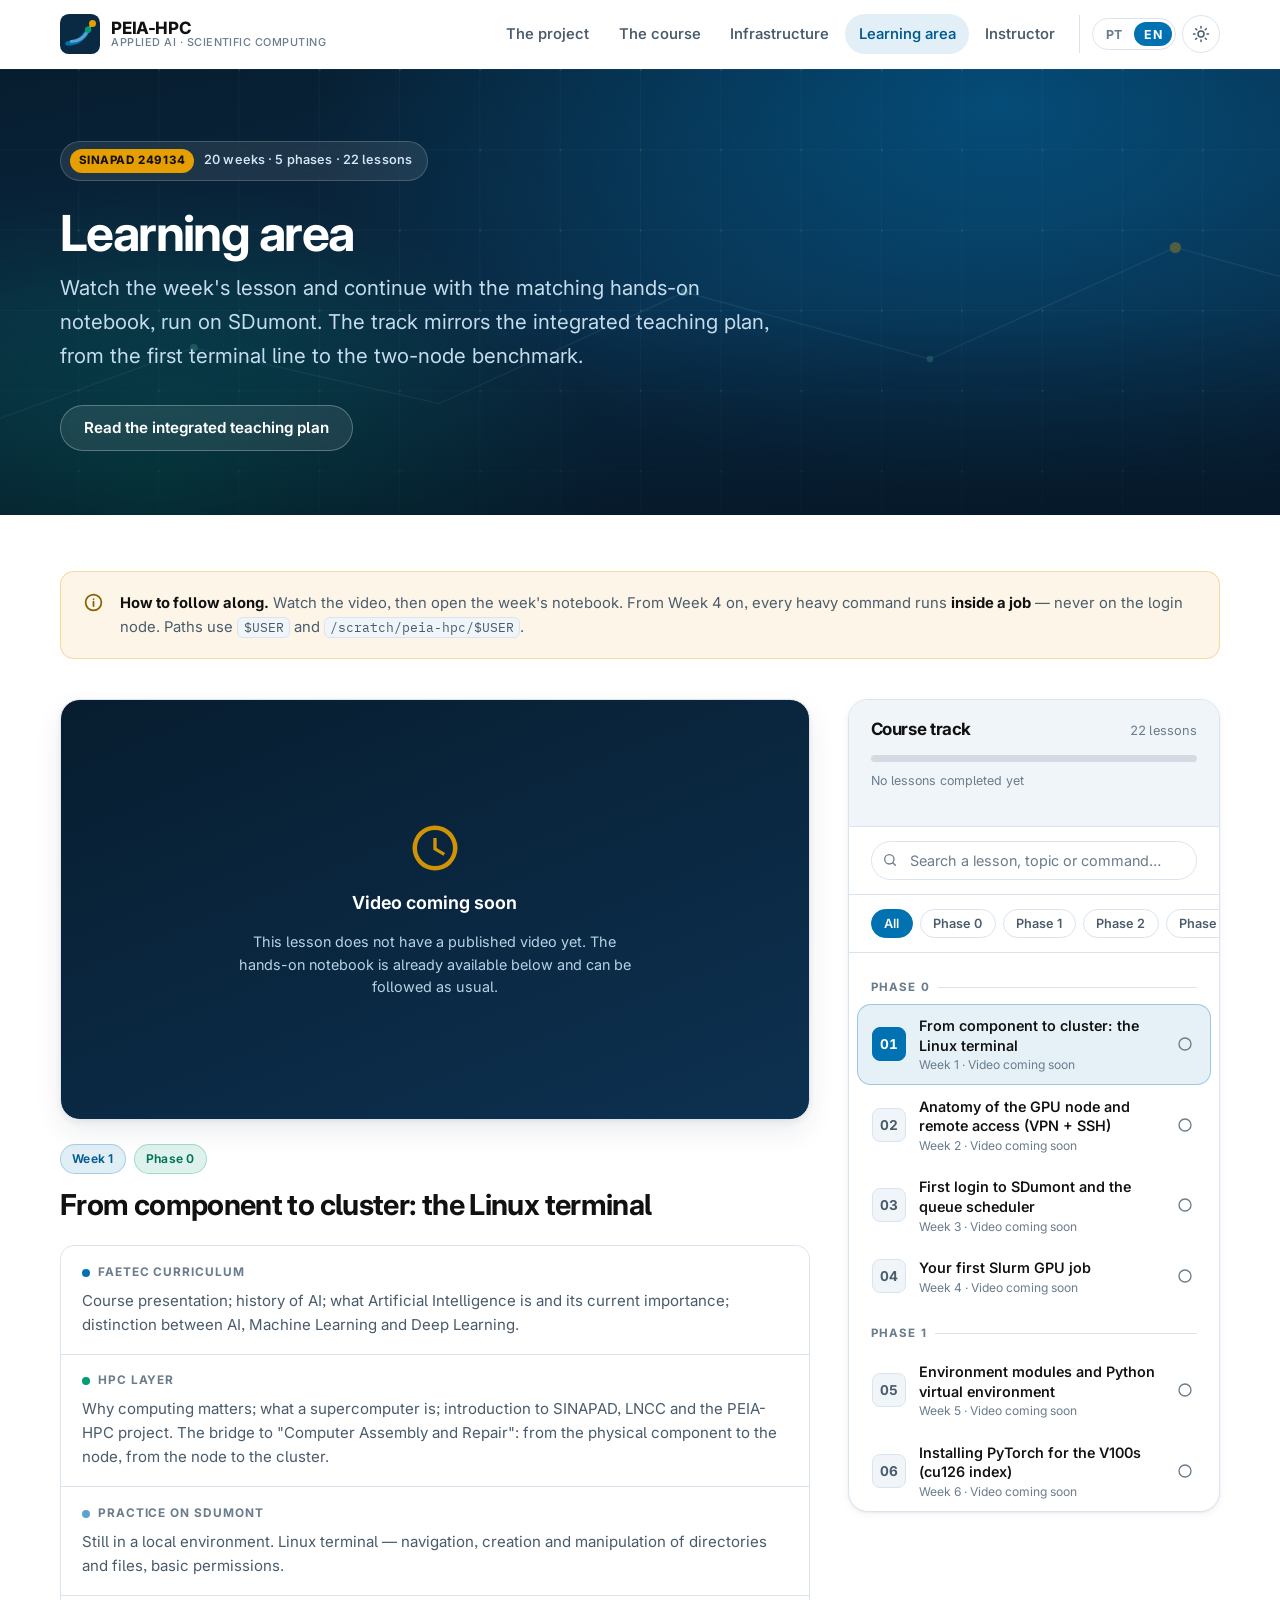
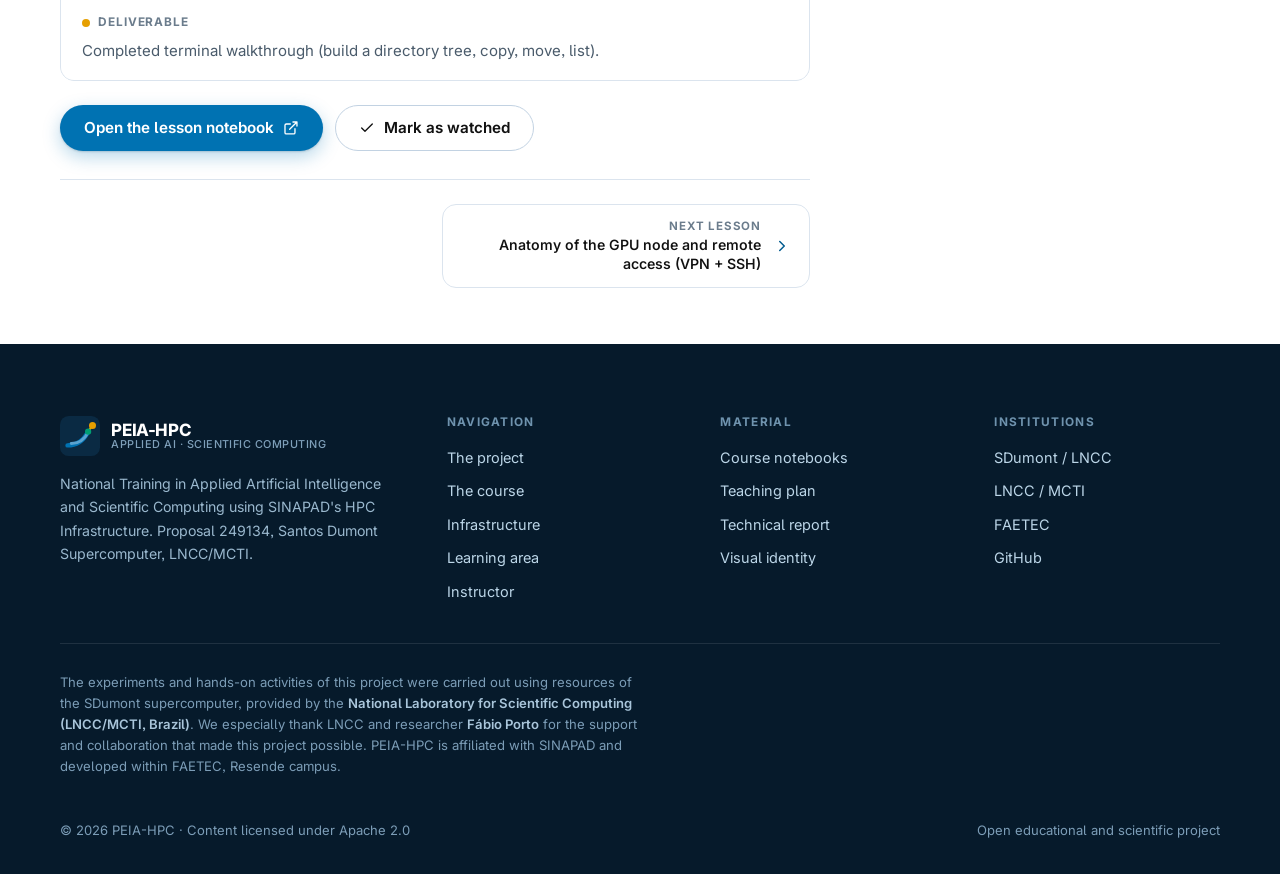
==== ensino.html @ d1b83897 "Cria o site do PEIA-HPC com área de ensino bilíngue Site institucional e área de ensino do projeto, " ====
<!DOCTYPE html>
<html lang="pt-BR">
<head>
<meta charset="utf-8">
<meta name="viewport" content="width=device-width, initial-scale=1">
<title>Área de ensino — PEIA-HPC</title>
<meta name="description" data-i18n-content="meta.desc.ensino" content="Aulas em vídeo do curso de Inteligência Artificial Aplicada do PEIA-HPC: 20 semanas em cinco fases, com notebooks práticos executados no supercomputador SDumont.">
<meta name="author" content="Bruno Leonardo Santos Menezes">
<meta name="theme-color" content="#071d2f">

<link rel="icon" href="assets/img/favicon.svg" type="image/svg+xml">
<link rel="apple-touch-icon" href="assets/img/favicon.svg">
<link rel="canonical" href="https://peiahpc.github.io/ensino.html">

<meta property="og:type" content="website">
<meta property="og:site_name" content="PEIA-HPC">
<meta property="og:title" content="Área de ensino — PEIA-HPC">
<meta property="og:description" content="20 semanas em cinco fases, com aula em vídeo e notebook prático executado no supercomputador Santos Dumont.">
<meta property="og:url" content="https://peiahpc.github.io/ensino.html">
<meta property="og:image" content="https://peiahpc.github.io/assets/img/peia-hpc-logo.svg">
<meta name="twitter:card" content="summary_large_image">

<link rel="preconnect" href="https://fonts.googleapis.com">
<link rel="preconnect" href="https://fonts.gstatic.com" crossorigin>
<link rel="stylesheet" href="https://fonts.googleapis.com/css2?family=Inter:wght@400;500;600;700;750&family=IBM+Plex+Mono:wght@400;500&display=swap">
<link rel="stylesheet" href="assets/css/estilo.css">
<noscript><style>.revelar{opacity:1;transform:none}</style></noscript>
</head>

<body data-i18n-titulo="meta.titulo.ensino">

<a class="pular-para-conteudo" href="#conteudo" data-i18n="pular">Pular para o conteúdo</a>

<!-- ====================================================== Cabeçalho ==== -->
<header class="cabecalho" data-cabecalho>
  <div class="envoltorio cabecalho__interno">

    <a class="marca" href="index.html" aria-label="PEIA-HPC">
      <span class="marca__simbolo" aria-hidden="true">
        <svg viewBox="0 0 64 64">
          <rect width="64" height="64" rx="14" fill="#0A2A43"/>
          <g fill="none" stroke-linecap="round">
            <path d="M12 47 C 25 47, 37 40, 44 27" stroke="#0072B2" stroke-width="7"/>
            <path d="M18 44 C 29 44, 39 38, 45 26" stroke="#5AA3D0" stroke-width="4.5"/>
          </g>
          <line x1="45" y1="25" x2="52" y2="15" stroke="#E69F00" stroke-width="3.4" stroke-linecap="round"/>
          <circle cx="45" cy="25" r="5" fill="#009E73"/>
          <circle cx="52" cy="15" r="5.6" fill="#E69F00"/>
        </svg>
      </span>
      <span class="marca__texto">
        <span class="marca__nome">PEIA-HPC</span>
        <span class="marca__descritor" data-i18n="marca.descritor">IA aplicada · Computação científica</span>
      </span>
    </a>

    <button class="botao-icone abrir-menu" type="button" data-abrir-menu aria-expanded="false" aria-controls="navegacao" data-i18n-aria-label="nav.abrirMenu" aria-label="Abrir menu de navegação">
      <svg viewBox="0 0 24 24" fill="none" stroke="currentColor" stroke-width="2" stroke-linecap="round" aria-hidden="true"><path d="M4 7h16M4 12h16M4 17h16"/></svg>
    </button>

    <nav class="nav" id="navegacao" data-nav>
      <a class="nav__link" href="index.html#projeto" data-i18n="nav.projeto">O projeto</a>
      <a class="nav__link" href="index.html#curso" data-i18n="nav.curso">O curso</a>
      <a class="nav__link" href="index.html#infraestrutura" data-i18n="nav.infra">Infraestrutura</a>
      <a class="nav__link" href="ensino.html" aria-current="page" data-i18n="nav.ensino">Área de ensino</a>
      <a class="nav__link" href="index.html#professor" data-i18n="nav.professor">Professor</a>

      <div class="ferramentas">
        <div class="seletor-idioma" role="group" data-i18n-aria-label="nav.idioma" aria-label="Idioma">
          <button class="seletor-idioma__opcao" type="button" data-idioma="pt" aria-pressed="true">PT</button>
          <button class="seletor-idioma__opcao" type="button" data-idioma="en" aria-pressed="false">EN</button>
        </div>
        <button class="botao-icone" type="button" data-alternar-tema aria-pressed="false" data-i18n-aria-label="nav.tema" aria-label="Alternar tema claro e escuro">
          <svg viewBox="0 0 24 24" fill="none" stroke="currentColor" stroke-width="2" stroke-linecap="round" stroke-linejoin="round" aria-hidden="true">
            <circle cx="12" cy="12" r="4"/>
            <path d="M12 2v2M12 20v2M4.9 4.9l1.4 1.4M17.7 17.7l1.4 1.4M2 12h2M20 12h2M4.9 19.1l1.4-1.4M17.7 6.3l1.4-1.4"/>
          </svg>
        </button>
      </div>
    </nav>

  </div>
</header>

<main id="conteudo">

<!-- =================================================== Hero compacto ==== -->
<section class="hero hero--compacto">

  <svg class="hero__malha" viewBox="0 0 1440 400" preserveAspectRatio="xMidYMid slice" aria-hidden="true">
    <defs>
      <pattern id="malha-ensino" width="72" height="72" patternUnits="userSpaceOnUse">
        <path d="M72 0H0V72" fill="none" stroke="rgba(143,192,224,0.16)" stroke-width="1"/>
        <circle cx="0" cy="0" r="1.8" fill="rgba(102,194,169,0.4)"/>
      </pattern>
    </defs>
    <rect width="1440" height="400" fill="url(#malha-ensino)"/>
    <g stroke="rgba(143,192,224,0.2)" stroke-width="1.2" fill="none">
      <path d="M100 330 L 320 250 L 540 300 L 760 200 L 980 260 L 1200 160 L 1380 210"/>
    </g>
    <g fill="rgba(102,194,169,0.5)">
      <circle cx="320" cy="250" r="3.5"/><circle cx="760" cy="200" r="3.5"/><circle cx="980" cy="260" r="3"/>
    </g>
    <circle cx="1200" cy="160" r="5" fill="rgba(230,159,0,0.65)"/>
  </svg>

  <div class="envoltorio">
    <p class="hero__selo">
      <strong data-i18n="hero.selo.marca">SINAPAD 249134</strong>
      <span data-i18n="ens.hero.selo">20 semanas · 5 fases · 22 aulas</span>
    </p>
    <h1 class="hero__titulo" data-i18n="ens.hero.titulo">Área de ensino</h1>
    <p class="hero__subtitulo" data-i18n="ens.hero.sub">Assista à aula da semana e siga com o notebook prático correspondente, executado no SDumont. A trilha reproduz o plano de ensino integrado, da primeira linha de terminal ao benchmark em dois nós.</p>

    <div class="grupo-botoes">
      <a class="botao botao--acento" href="#" data-playlist target="_blank" rel="noopener noreferrer" hidden>
        <svg viewBox="0 0 24 24" fill="currentColor" aria-hidden="true"><path d="M8 5.14v13.72a1 1 0 001.54.84l10.28-6.86a1 1 0 000-1.68L9.54 4.3A1 1 0 008 5.14z"/></svg>
        <span data-i18n="ens.playlist.btn">Ver playlist completa</span>
      </a>
      <a class="botao botao--fantasma-claro" data-plano-ensino
         data-href-pt="https://github.com/brunoleomenezes/peia-hpc/blob/main/curso/plano-de-ensino-integrado.md"
         data-href-en="https://github.com/brunoleomenezes/peia-hpc/blob/main/curso/plano-de-ensino-integrado.en.md"
         href="https://github.com/brunoleomenezes/peia-hpc/blob/main/curso/plano-de-ensino-integrado.md"
         target="_blank" rel="noopener noreferrer" data-i18n="curso.btn.plano">Ler o plano de ensino integrado</a>
    </div>
  </div>
</section>

<!-- ======================================================== Conteúdo ==== -->
<section class="secao" style="padding-block: clamp(2.25rem, 5vw, 3.5rem);">
  <div class="envoltorio">

    <div class="nota" style="margin-bottom: clamp(1.75rem, 4vw, 2.5rem);">
      <svg viewBox="0 0 24 24" fill="none" stroke="currentColor" stroke-width="2" stroke-linecap="round" stroke-linejoin="round" aria-hidden="true"><circle cx="12" cy="12" r="9"/><path d="M12 16v-5M12 8h.01"/></svg>
      <p data-i18n-html="ens.nota"><strong>Como acompanhar.</strong> Assista ao vídeo e depois abra o notebook da semana.</p>
    </div>

    <div class="ensino">

      <!-- ------------------------------------------------------ Palco --- -->
      <div class="palco" data-palco>
        <div class="player" data-player></div>
        <article class="aula-atual" data-aula-atual aria-live="polite"></article>
      </div>

      <!-- ----------------------------------------------------- Trilha --- -->
      <aside class="trilha">

        <div class="trilha__topo">
          <div class="trilha__titulo">
            <h2 data-i18n="ens.trilha.titulo">Trilha do curso</h2>
            <span class="trilha__contagem" data-contagem>22</span>
          </div>
          <div class="progresso" role="progressbar" aria-valuemin="0" aria-valuemax="100" aria-valuenow="0" data-i18n-aria-label="ens.trilha.titulo" aria-label="Trilha do curso">
            <div class="progresso__barra" data-progresso-barra></div>
          </div>
          <p class="progresso__texto" data-progresso-texto data-i18n="ens.progresso.zero">Nenhuma aula concluída ainda</p>
        </div>

        <div class="busca">
          <svg viewBox="0 0 24 24" fill="none" stroke="currentColor" stroke-width="2" stroke-linecap="round" stroke-linejoin="round" aria-hidden="true"><circle cx="11" cy="11" r="7"/><path d="M20 20l-3.5-3.5"/></svg>
          <label class="oculto-visual" for="campo-busca" data-i18n="ens.busca.rotulo">Buscar entre as aulas</label>
          <input id="campo-busca" type="search" data-busca data-i18n-placeholder="ens.busca" placeholder="Buscar aula, tema ou comando…" autocomplete="off">
        </div>

        <div class="filtros" role="group" data-filtros data-i18n-aria-label="ens.filtros.rotulo" aria-label="Filtrar por fase"></div>

        <ul class="lista-aulas" data-lista-aulas>
          <li class="vazio-busca" data-i18n="ens.carregando">Carregando a trilha do curso…</li>
        </ul>

      </aside>

    </div>
  </div>
</section>

</main>

<!-- ========================================================== Rodapé ==== -->
<footer class="rodape">
  <div class="envoltorio">

    <div class="rodape__grade">

      <div>
        <a class="rodape__marca" href="index.html" aria-label="PEIA-HPC">
          <span class="marca__simbolo" aria-hidden="true">
            <svg viewBox="0 0 64 64">
              <rect width="64" height="64" rx="14" fill="#0A2A43"/>
              <g fill="none" stroke-linecap="round">
                <path d="M12 47 C 25 47, 37 40, 44 27" stroke="#0072B2" stroke-width="7"/>
                <path d="M18 44 C 29 44, 39 38, 45 26" stroke="#5AA3D0" stroke-width="4.5"/>
              </g>
              <line x1="45" y1="25" x2="52" y2="15" stroke="#E69F00" stroke-width="3.4" stroke-linecap="round"/>
              <circle cx="45" cy="25" r="5" fill="#009E73"/>
              <circle cx="52" cy="15" r="5.6" fill="#E69F00"/>
            </svg>
          </span>
          <span class="marca__texto">
            <span class="marca__nome">PEIA-HPC</span>
            <span class="marca__descritor" data-i18n="marca.descritor">IA aplicada · Computação científica</span>
          </span>
        </a>
        <p class="rodape__sobre" data-i18n="rodape.sobre">Formação Nacional em Inteligência Artificial Aplicada e Computação Científica utilizando Infraestrutura HPC do SINAPAD. Proposta 249134, Supercomputador Santos Dumont, LNCC/MCTI.</p>
      </div>

      <div>
        <h3 data-i18n="rodape.col1">Navegação</h3>
        <ul>
          <li><a href="index.html#projeto" data-i18n="nav.projeto">O projeto</a></li>
          <li><a href="index.html#curso" data-i18n="nav.curso">O curso</a></li>
          <li><a href="index.html#infraestrutura" data-i18n="nav.infra">Infraestrutura</a></li>
          <li><a href="ensino.html" data-i18n="nav.ensino">Área de ensino</a></li>
          <li><a href="https://brunoleomenezes.github.io/" target="_blank" rel="noopener noreferrer" data-i18n="nav.professor">Professor</a></li>
        </ul>
      </div>

      <div>
        <h3 data-i18n="rodape.col2">Material</h3>
        <ul>
          <li><a data-href-pt="https://github.com/brunoleomenezes/peia-hpc/blob/main/notebooks/README.md" data-href-en="https://github.com/brunoleomenezes/peia-hpc/blob/main/notebooks/en/README.md" href="https://github.com/brunoleomenezes/peia-hpc/blob/main/notebooks/README.md" target="_blank" rel="noopener noreferrer" data-i18n="rodape.link.notebooks">Notebooks das aulas</a></li>
          <li><a data-href-pt="https://github.com/brunoleomenezes/peia-hpc/blob/main/curso/plano-de-ensino-integrado.md" data-href-en="https://github.com/brunoleomenezes/peia-hpc/blob/main/curso/plano-de-ensino-integrado.en.md" href="https://github.com/brunoleomenezes/peia-hpc/blob/main/curso/plano-de-ensino-integrado.md" target="_blank" rel="noopener noreferrer" data-i18n="rodape.link.plano">Plano de ensino</a></li>
          <li><a data-href-pt="https://github.com/brunoleomenezes/peia-hpc/blob/main/docs/relatorio-tecnico.md" data-href-en="https://github.com/brunoleomenezes/peia-hpc/blob/main/docs/relatorio-tecnico.en.md" href="https://github.com/brunoleomenezes/peia-hpc/blob/main/docs/relatorio-tecnico.md" target="_blank" rel="noopener noreferrer" data-i18n="rodape.link.relatorio">Relatório técnico</a></li>
          <li><a data-href-pt="https://github.com/brunoleomenezes/peia-hpc/blob/main/identidade-visual/README.md" data-href-en="https://github.com/brunoleomenezes/peia-hpc/blob/main/identidade-visual/README.en.md" href="https://github.com/brunoleomenezes/peia-hpc/blob/main/identidade-visual/README.md" target="_blank" rel="noopener noreferrer" data-i18n="rodape.link.identidade">Identidade visual</a></li>
        </ul>
      </div>

      <div>
        <h3 data-i18n="rodape.col3">Instituições</h3>
        <ul>
          <li><a href="https://sdumont.lncc.br" target="_blank" rel="noopener noreferrer">SDumont / LNCC</a></li>
          <li><a href="https://www.lncc.br" target="_blank" rel="noopener noreferrer">LNCC / MCTI</a></li>
          <li><a href="https://www.faetec.rj.gov.br" target="_blank" rel="noopener noreferrer">FAETEC</a></li>
          <li><a href="https://github.com/brunoleomenezes/peia-hpc" target="_blank" rel="noopener noreferrer">GitHub</a></li>
        </ul>
      </div>

    </div>

    <p class="rodape__agradecimento" data-i18n-html="rodape.agradecimento">Os experimentos e as atividades práticas deste projeto foram realizados com recursos do Supercomputador SDumont, do <strong>Laboratório Nacional de Computação Científica (LNCC/MCTI)</strong>.</p>

    <div class="rodape__base">
      <span>© 2026 PEIA-HPC · <span data-i18n="rodape.licenca">Conteúdo licenciado sob Apache 2.0</span></span>
      <span data-i18n="rodape.direitos">Projeto educacional e científico aberto</span>
    </div>

  </div>
</footer>

<script src="assets/js/i18n.js"></script>
<script src="assets/js/site.js"></script>
<script src="assets/js/ensino.js"></script>
</body>
</html>
---- assets/css/estilo.css ----
/* ==========================================================================
   PEIA-HPC — folha de estilo do site
   Sistema visual derivado de identidade-visual/README.md do repositório peia-hpc:
   · Paleta Okabe-Ito (color-blind-safe): azul #0072B2, verde-azulado #009E73,
     âmbar #E69F00 — contraste WCAG 2.1 (SC 1.4.3 texto, SC 1.4.11 gráficos).
   · Curvatura predominante (Bar & Neta, 2006) → raios generosos, sem cantos vivos.
   · Simetria dominante + um único ponto de assimetria por seção (o acento âmbar)
     (Bajaj & Bond, 2018).
   · Tipografia sans-serif geométrica com detalhes humanistas: Inter / IBM Plex Sans.
   ========================================================================== */

/* --------------------------------------------------------------------------
   1. Tokens
   -------------------------------------------------------------------------- */

:root {
  /* Paleta da identidade */
  --azul: #0072b2;
  --azul-2: #2c86c0;
  --azul-3: #5aa3d0;
  --azul-4: #8fc0e0;
  --teal: #009e73;
  --teal-2: #66c2a9;
  --ambar: #e69f00;
  --ambar-esc: #b87d00;

  /* Neutros */
  --preto: #111111;
  --cinza: #555555;

  /* Superfícies — tema claro */
  --bg: #ffffff;
  --bg-alt: #f5f8fb;
  --superficie: #ffffff;
  --superficie-2: #f0f5fa;
  --borda: #dbe4ee;
  --borda-forte: #c2d2e2;
  --texto: #111111;
  --texto-2: #4a5b6b;
  --texto-3: #6b7c8c;
  --azul-texto: #005b8f; /* variante do azul com contraste ≥ 4.5:1 sobre branco */
  --teal-texto: #007455;
  --ambar-texto: #8a6100;

  /* Profundidade */
  --sombra-1: 0 1px 2px rgba(16, 38, 58, 0.06), 0 2px 8px rgba(16, 38, 58, 0.05);
  --sombra-2: 0 2px 6px rgba(16, 38, 58, 0.07), 0 12px 28px rgba(16, 38, 58, 0.08);
  --sombra-3: 0 8px 20px rgba(16, 38, 58, 0.1), 0 24px 56px rgba(16, 38, 58, 0.12);

  /* Fundo escuro fixo (hero, rodapé) — constante nos dois temas */
  --noite: #071d2f;
  --noite-2: #0c2a44;
  --noite-3: #12395c;

  /* Geometria — curvatura predominante */
  --r-sm: 8px;
  --r-md: 14px;
  --r-lg: 20px;
  --r-xl: 28px;
  --r-full: 999px;

  /* Ritmo */
  --largura: 1160px;
  --largura-texto: 68ch;
  --gap: clamp(1rem, 2.5vw, 1.75rem);
  --secao-y: clamp(4rem, 9vw, 7.5rem);

  /* Tipografia */
  --fonte: "Inter", "IBM Plex Sans", -apple-system, BlinkMacSystemFont, "Segoe UI",
    Roboto, "Helvetica Neue", Arial, sans-serif;
  --mono: "IBM Plex Mono", ui-monospace, SFMono-Regular, "SF Mono", Menlo, Consolas,
    "Liberation Mono", monospace;

  --transicao: 180ms cubic-bezier(0.4, 0, 0.2, 1);
}

/* Tema escuro — por preferência do sistema, salvo escolha explícita */
@media (prefers-color-scheme: dark) {
  :root:not([data-tema="claro"]) {
    --bg: #08192a;
    --bg-alt: #0b2135;
    --superficie: #0e2740;
    --superficie-2: #123049;
    --borda: #1d3f5c;
    --borda-forte: #2a5578;
    --texto: #e9f2f9;
    --texto-2: #b3c7d8;
    --texto-3: #8fa7bd;
    --azul-texto: #6fb8e8;
    --teal-texto: #4fc9a5;
    --ambar-texto: #f0b53d;
    --sombra-1: 0 1px 2px rgba(0, 0, 0, 0.3), 0 2px 8px rgba(0, 0, 0, 0.24);
    --sombra-2: 0 2px 6px rgba(0, 0, 0, 0.34), 0 12px 28px rgba(0, 0, 0, 0.3);
    --sombra-3: 0 8px 20px rgba(0, 0, 0, 0.4), 0 24px 56px rgba(0, 0, 0, 0.36);
  }
}

/* Tema escuro — escolha explícita do usuário */
:root[data-tema="escuro"] {
  --bg: #08192a;
  --bg-alt: #0b2135;
  --superficie: #0e2740;
  --superficie-2: #123049;
  --borda: #1d3f5c;
  --borda-forte: #2a5578;
  --texto: #e9f2f9;
  --texto-2: #b3c7d8;
  --texto-3: #8fa7bd;
  --azul-texto: #6fb8e8;
  --teal-texto: #4fc9a5;
  --ambar-texto: #f0b53d;
  --sombra-1: 0 1px 2px rgba(0, 0, 0, 0.3), 0 2px 8px rgba(0, 0, 0, 0.24);
  --sombra-2: 0 2px 6px rgba(0, 0, 0, 0.34), 0 12px 28px rgba(0, 0, 0, 0.3);
  --sombra-3: 0 8px 20px rgba(0, 0, 0, 0.4), 0 24px 56px rgba(0, 0, 0, 0.36);
}

/* --------------------------------------------------------------------------
   2. Base
   -------------------------------------------------------------------------- */

*,
*::before,
*::after {
  box-sizing: border-box;
}

/* O atributo hidden precisa vencer as classes de componente (.botao, .cartao…) */
[hidden] {
  display: none !important;
}

html {
  -webkit-text-size-adjust: 100%;
  scroll-behavior: smooth;
  scroll-padding-top: 6rem;
}

@media (prefers-reduced-motion: reduce) {
  html {
    scroll-behavior: auto;
  }
  *,
  *::before,
  *::after {
    animation-duration: 0.001ms !important;
    animation-iteration-count: 1 !important;
    transition-duration: 0.001ms !important;
  }
}

body {
  margin: 0;
  font-family: var(--fonte);
  font-size: clamp(1rem, 0.97rem + 0.15vw, 1.0625rem);
  line-height: 1.65;
  color: var(--texto);
  background: var(--bg);
  -webkit-font-smoothing: antialiased;
  -moz-osx-font-smoothing: grayscale;
  font-feature-settings: "kern", "liga", "cv05", "ss03";
  overflow-x: hidden;
}

h1,
h2,
h3,
h4 {
  margin: 0 0 0.5em;
  line-height: 1.15;
  letter-spacing: -0.022em;
  font-weight: 700;
  text-wrap: balance;
}

h1 {
  font-size: clamp(2.25rem, 1.4rem + 3.6vw, 4rem);
}
h2 {
  font-size: clamp(1.75rem, 1.25rem + 2.1vw, 2.6rem);
}
h3 {
  font-size: clamp(1.15rem, 1.02rem + 0.6vw, 1.4rem);
  letter-spacing: -0.015em;
}
h4 {
  font-size: 1.02rem;
  letter-spacing: -0.01em;
}

p {
  margin: 0 0 1.15em;
}

a {
  color: var(--azul-texto);
  text-decoration-color: color-mix(in srgb, var(--azul-texto) 35%, transparent);
  text-underline-offset: 3px;
  transition: color var(--transicao), text-decoration-color var(--transicao);
}

a:hover {
  text-decoration-color: currentColor;
}

img,
svg {
  max-width: 100%;
  height: auto;
  display: block;
}

code,
kbd {
  font-family: var(--mono);
  font-size: 0.88em;
  background: var(--superficie-2);
  border: 1px solid var(--borda);
  border-radius: 6px;
  padding: 0.1em 0.4em;
}

:focus-visible {
  outline: 3px solid var(--ambar);
  outline-offset: 3px;
  border-radius: 4px;
}

::selection {
  background: color-mix(in srgb, var(--azul) 25%, transparent);
}

.oculto-visual {
  position: absolute;
  width: 1px;
  height: 1px;
  margin: -1px;
  padding: 0;
  overflow: hidden;
  clip: rect(0 0 0 0);
  clip-path: inset(50%);
  white-space: nowrap;
  border: 0;
}

.pular-para-conteudo {
  position: absolute;
  left: 50%;
  top: 0;
  transform: translate(-50%, -120%);
  z-index: 200;
  background: var(--ambar);
  color: #111;
  font-weight: 650;
  padding: 0.7rem 1.4rem;
  border-radius: 0 0 var(--r-md) var(--r-md);
  text-decoration: none;
  transition: transform var(--transicao);
}

.pular-para-conteudo:focus {
  transform: translate(-50%, 0);
}

/* --------------------------------------------------------------------------
   3. Layout
   -------------------------------------------------------------------------- */

.envoltorio {
  width: min(100% - 2.5rem, var(--largura));
  margin-inline: auto;
}

@media (max-width: 560px) {
  .envoltorio {
    width: min(100% - 1.75rem, var(--largura));
  }
}

.secao {
  padding-block: var(--secao-y);
  position: relative;
}

.secao--alt {
  background: var(--bg-alt);
}

.secao--linha {
  border-top: 1px solid var(--borda);
}

.secao__cabecalho {
  max-width: 62ch;
  margin-bottom: clamp(2rem, 4vw, 3.25rem);
}

.secao__cabecalho--centro {
  margin-inline: auto;
  text-align: center;
}

.selo {
  display: inline-flex;
  align-items: center;
  gap: 0.55rem;
  font-size: 0.76rem;
  font-weight: 650;
  letter-spacing: 0.12em;
  text-transform: uppercase;
  color: var(--teal-texto);
  margin-bottom: 1rem;
}

.selo::before {
  content: "";
  width: 22px;
  height: 3px;
  border-radius: var(--r-full);
  background: linear-gradient(90deg, var(--teal), var(--ambar));
}

.secao__cabecalho--centro .selo::before {
  display: none;
}

.secao__cabecalho--centro .selo {
  justify-content: center;
}

.texto-guia {
  color: var(--texto-2);
  font-size: 1.075rem;
  max-width: var(--largura-texto);
}

.texto-guia--centro {
  margin-inline: auto;
}

/* --------------------------------------------------------------------------
   4. Cabeçalho e navegação
   -------------------------------------------------------------------------- */

.cabecalho {
  position: sticky;
  top: 0;
  z-index: 100;
  background: color-mix(in srgb, var(--bg) 82%, transparent);
  backdrop-filter: saturate(180%) blur(14px);
  -webkit-backdrop-filter: saturate(180%) blur(14px);
  border-bottom: 1px solid transparent;
  transition: border-color var(--transicao), background var(--transicao);
}

.cabecalho.esta-rolado {
  border-bottom-color: var(--borda);
  background: color-mix(in srgb, var(--bg) 92%, transparent);
}

.cabecalho__interno {
  display: flex;
  align-items: center;
  gap: 1rem;
  min-height: 68px;
}

.marca {
  display: inline-flex;
  align-items: center;
  gap: 0.7rem;
  text-decoration: none;
  color: var(--texto);
  flex-shrink: 0;
}

.marca__simbolo {
  width: 40px;
  height: 40px;
  flex-shrink: 0;
}

.marca__simbolo svg {
  width: 100%;
  height: 100%;
  overflow: visible;
}

.marca__texto {
  display: flex;
  flex-direction: column;
  line-height: 1.1;
}

.marca__nome {
  font-weight: 750;
  font-size: 1.06rem;
  letter-spacing: -0.02em;
}

.marca__descritor {
  font-size: 0.68rem;
  color: var(--texto-3);
  letter-spacing: 0.045em;
  text-transform: uppercase;
  font-weight: 500;
}

.nav {
  margin-left: auto;
  display: flex;
  align-items: center;
  gap: 0.15rem;
}

.nav__link {
  display: inline-flex;
  align-items: center;
  gap: 0.35rem;
  padding: 0.5rem 0.85rem;
  border-radius: var(--r-full);
  font-size: 0.925rem;
  font-weight: 550;
  color: var(--texto-2);
  text-decoration: none;
  white-space: nowrap;
  transition: color var(--transicao), background var(--transicao);
}

.nav__link:hover {
  color: var(--texto);
  background: var(--superficie-2);
}

.nav__link[aria-current="page"] {
  color: var(--azul-texto);
  background: color-mix(in srgb, var(--azul) 11%, transparent);
}

.nav__externo {
  width: 0.72em;
  height: 0.72em;
  opacity: 0.65;
  flex-shrink: 0;
}

.ferramentas {
  display: flex;
  align-items: center;
  gap: 0.4rem;
  margin-left: 0.5rem;
  padding-left: 0.75rem;
  border-left: 1px solid var(--borda);
}

.botao-icone {
  display: inline-grid;
  place-items: center;
  width: 38px;
  height: 38px;
  border-radius: var(--r-full);
  border: 1px solid var(--borda);
  background: var(--superficie);
  color: var(--texto-2);
  cursor: pointer;
  transition: all var(--transicao);
  padding: 0;
}

.botao-icone:hover {
  color: var(--texto);
  border-color: var(--borda-forte);
  transform: translateY(-1px);
}

.botao-icone svg {
  width: 18px;
  height: 18px;
}

.seletor-idioma {
  display: inline-flex;
  border: 1px solid var(--borda);
  border-radius: var(--r-full);
  background: var(--superficie);
  padding: 3px;
  gap: 2px;
}

.seletor-idioma__opcao {
  border: 0;
  background: transparent;
  color: var(--texto-3);
  font-family: inherit;
  font-size: 0.775rem;
  font-weight: 700;
  letter-spacing: 0.04em;
  padding: 0.3rem 0.6rem;
  border-radius: var(--r-full);
  cursor: pointer;
  transition: all var(--transicao);
}

.seletor-idioma__opcao:hover {
  color: var(--texto);
}

.seletor-idioma__opcao[aria-pressed="true"] {
  background: var(--azul);
  color: #fff;
}

.abrir-menu {
  display: none;
}

@media (max-width: 900px) {
  .abrir-menu {
    display: inline-grid;
    margin-left: auto;
  }

  .nav {
    position: fixed;
    inset: 68px 0 auto;
    margin: 0;
    flex-direction: column;
    align-items: stretch;
    gap: 0.15rem;
    padding: 1rem 1.25rem 1.5rem;
    background: var(--bg);
    border-bottom: 1px solid var(--borda);
    box-shadow: var(--sombra-2);
    transform: translateY(-8px);
    opacity: 0;
    visibility: hidden;
    transition: all var(--transicao);
  }

  .nav.esta-aberto {
    transform: translateY(0);
    opacity: 1;
    visibility: visible;
  }

  .nav__link {
    padding: 0.75rem 1rem;
    border-radius: var(--r-md);
    font-size: 1rem;
  }

  .ferramentas {
    margin: 0.5rem 0 0;
    padding: 0.75rem 0 0;
    border-left: 0;
    border-top: 1px solid var(--borda);
    justify-content: flex-end;
  }
}

/* --------------------------------------------------------------------------
   5. Botões
   -------------------------------------------------------------------------- */

.botao {
  display: inline-flex;
  align-items: center;
  justify-content: center;
  gap: 0.55rem;
  padding: 0.8rem 1.45rem;
  border-radius: var(--r-full);
  border: 1px solid transparent;
  font-family: inherit;
  font-size: 0.95rem;
  font-weight: 620;
  line-height: 1.25;
  text-decoration: none;
  cursor: pointer;
  white-space: nowrap;
  transition: all var(--transicao);
}

.botao svg {
  width: 1.05em;
  height: 1.05em;
  flex-shrink: 0;
}

.botao--primario {
  background: var(--azul);
  color: #fff;
  box-shadow: 0 1px 2px rgba(0, 60, 95, 0.2), 0 6px 18px rgba(0, 114, 178, 0.28);
}

.botao--primario:hover {
  background: #0080c8;
  transform: translateY(-2px);
  box-shadow: 0 2px 4px rgba(0, 60, 95, 0.22), 0 12px 26px rgba(0, 114, 178, 0.34);
}

.botao--acento {
  background: var(--ambar);
  color: #14100a;
  box-shadow: 0 1px 2px rgba(120, 82, 0, 0.2), 0 6px 18px rgba(230, 159, 0, 0.3);
}

.botao--acento:hover {
  background: #f5ad12;
  transform: translateY(-2px);
  box-shadow: 0 2px 4px rgba(120, 82, 0, 0.24), 0 12px 26px rgba(230, 159, 0, 0.36);
}

.botao--contorno {
  background: var(--superficie);
  color: var(--texto);
  border-color: var(--borda-forte);
}

.botao--contorno:hover {
  border-color: var(--azul);
  color: var(--azul-texto);
  transform: translateY(-2px);
}

.botao--fantasma-claro {
  background: rgba(255, 255, 255, 0.09);
  color: #fff;
  border-color: rgba(255, 255, 255, 0.28);
  backdrop-filter: blur(6px);
}

.botao--fantasma-claro:hover {
  background: rgba(255, 255, 255, 0.16);
  border-color: rgba(255, 255, 255, 0.45);
  transform: translateY(-2px);
}

.botao--pequeno {
  padding: 0.5rem 0.95rem;
  font-size: 0.855rem;
}

.grupo-botoes {
  display: flex;
  flex-wrap: wrap;
  gap: 0.75rem;
}

/* --------------------------------------------------------------------------
   6. Hero
   -------------------------------------------------------------------------- */

.hero {
  position: relative;
  isolation: isolate;
  background:
    radial-gradient(1100px 620px at 78% 8%, rgba(0, 114, 178, 0.5), transparent 62%),
    radial-gradient(760px 520px at 12% 96%, rgba(0, 158, 115, 0.32), transparent 60%),
    linear-gradient(168deg, #071d2f 0%, #0a2a44 52%, #082238 100%);
  color: #eaf3fa;
  overflow: hidden;
  padding-block: clamp(3.5rem, 8vw, 6.5rem) clamp(3.5rem, 8vw, 6rem);
}

.hero__malha {
  position: absolute;
  inset: 0;
  z-index: -1;
  width: 100%;
  height: 100%;
  opacity: 0.5;
  pointer-events: none;
}

.hero::after {
  /* Vinheta inferior para assentar o conteúdo */
  content: "";
  position: absolute;
  inset: auto 0 0;
  height: 45%;
  z-index: -1;
  background: linear-gradient(180deg, transparent, rgba(4, 16, 28, 0.55));
  pointer-events: none;
}

.hero__grade {
  display: grid;
  grid-template-columns: minmax(0, 1.08fr) minmax(0, 0.92fr);
  gap: clamp(2rem, 5vw, 4.5rem);
  align-items: center;
}

@media (max-width: 940px) {
  .hero__grade {
    grid-template-columns: 1fr;
    gap: 2.75rem;
  }
}

.hero__selo {
  display: inline-flex;
  align-items: center;
  gap: 0.6rem;
  padding: 0.42rem 0.95rem 0.42rem 0.55rem;
  border-radius: var(--r-full);
  background: rgba(255, 255, 255, 0.09);
  border: 1px solid rgba(255, 255, 255, 0.18);
  backdrop-filter: blur(8px);
  font-size: 0.795rem;
  font-weight: 560;
  letter-spacing: 0.01em;
  color: #d5e7f4;
  margin-bottom: 1.5rem;
}

.hero__selo strong {
  display: inline-flex;
  align-items: center;
  padding: 0.16rem 0.55rem;
  border-radius: var(--r-full);
  background: var(--ambar);
  color: #14100a;
  font-size: 0.72rem;
  font-weight: 750;
  letter-spacing: 0.05em;
  text-transform: uppercase;
}

.hero__titulo {
  color: #fff;
  margin-bottom: 0.6rem;
  letter-spacing: -0.032em;
}

.hero__titulo em {
  font-style: normal;
  background: linear-gradient(96deg, var(--azul-4) 0%, var(--teal-2) 48%, var(--ambar) 100%);
  -webkit-background-clip: text;
  background-clip: text;
  color: transparent;
}

.hero__subtitulo {
  font-size: clamp(1.05rem, 0.98rem + 0.45vw, 1.28rem);
  color: #c4dcec;
  max-width: 56ch;
  margin-bottom: 2rem;
}

.hero__acoes {
  margin-bottom: 2.4rem;
}

.hero__creditos {
  display: flex;
  flex-wrap: wrap;
  align-items: center;
  gap: 0.5rem 1.4rem;
  padding-top: 1.6rem;
  border-top: 1px solid rgba(255, 255, 255, 0.14);
  font-size: 0.815rem;
  color: #9fbdd4;
}

.hero__creditos span {
  display: inline-flex;
  align-items: center;
  gap: 0.45rem;
}

.hero__creditos span::before {
  content: "";
  width: 6px;
  height: 6px;
  border-radius: var(--r-full);
  background: var(--teal-2);
  flex-shrink: 0;
}

.hero__creditos span:last-child::before {
  background: var(--ambar);
}

/* Painel do símbolo */
.hero__painel {
  position: relative;
  border-radius: var(--r-xl);
  padding: clamp(1.5rem, 3.5vw, 2.75rem);
  background: rgba(255, 255, 255, 0.055);
  border: 1px solid rgba(255, 255, 255, 0.14);
  backdrop-filter: blur(10px);
  box-shadow: 0 24px 60px rgba(2, 12, 22, 0.4);
}

.hero__painel::before {
  /* Halo âmbar: o ponto único de assimetria dinâmica */
  content: "";
  position: absolute;
  top: -14%;
  right: -10%;
  width: 46%;
  aspect-ratio: 1;
  border-radius: var(--r-full);
  background: radial-gradient(circle, rgba(230, 159, 0, 0.34), transparent 66%);
  filter: blur(14px);
  pointer-events: none;
}

.hero__simbolo {
  width: 100%;
  overflow: visible;
}

.hero__legenda {
  margin: 1.5rem 0 0;
  font-size: 0.83rem;
  line-height: 1.55;
  color: #a9c7dd;
  text-align: center;
}

.hero__legenda strong {
  color: #dce9f3;
  font-weight: 620;
}

/* Animação do símbolo: a asa "levanta voo" */
.asa-traco {
  stroke-dasharray: 620;
  stroke-dashoffset: 620;
  animation: desenhar-asa 1.5s cubic-bezier(0.22, 1, 0.36, 1) forwards;
}

.asa-traco:nth-of-type(2) { animation-delay: 0.12s; }
.asa-traco:nth-of-type(3) { animation-delay: 0.24s; }
.asa-traco:nth-of-type(4) { animation-delay: 0.36s; }

.grafo-aresta {
  stroke-dasharray: 180;
  stroke-dashoffset: 180;
  animation: desenhar-asa 0.75s ease-out forwards;
  animation-delay: 0.85s;
}

.grafo-no {
  opacity: 0;
  transform-box: fill-box;
  transform-origin: center;
  animation: surgir-no 0.5s cubic-bezier(0.34, 1.56, 0.64, 1) forwards;
  animation-delay: 1.05s;
}

.grafo-no--acento {
  animation-delay: 1.35s;
}

@keyframes desenhar-asa {
  to {
    stroke-dashoffset: 0;
  }
}

@keyframes surgir-no {
  from {
    opacity: 0;
    transform: scale(0.3);
  }
  to {
    opacity: 1;
    transform: scale(1);
  }
}

@media (prefers-reduced-motion: reduce) {
  .asa-traco,
  .grafo-aresta {
    stroke-dashoffset: 0;
  }
  .grafo-no {
    opacity: 1;
  }
}

/* Hero compacto (páginas internas) */
.hero--compacto {
  padding-block: clamp(2.75rem, 6vw, 4.5rem) clamp(2.5rem, 5vw, 4rem);
}

.hero--compacto .hero__titulo {
  font-size: clamp(2rem, 1.4rem + 2.6vw, 3.1rem);
}

/* --------------------------------------------------------------------------
   7. Faixa de indicadores
   -------------------------------------------------------------------------- */

.indicadores {
  display: grid;
  grid-template-columns: repeat(auto-fit, minmax(150px, 1fr));
  gap: 1px;
  background: var(--borda);
  border: 1px solid var(--borda);
  border-radius: var(--r-lg);
  overflow: hidden;
  box-shadow: var(--sombra-1);
}

.indicador {
  background: var(--superficie);
  padding: 1.5rem 1.25rem;
  text-align: center;
}

.indicador__valor {
  font-size: clamp(1.6rem, 1.25rem + 1.5vw, 2.2rem);
  font-weight: 750;
  letter-spacing: -0.035em;
  line-height: 1.05;
  color: var(--azul-texto);
  font-variant-numeric: tabular-nums;
}

.indicador:nth-child(3) .indicador__valor {
  color: var(--teal-texto);
}

.indicador:nth-child(5) .indicador__valor {
  color: var(--ambar-texto);
}

.indicador__rotulo {
  display: block;
  margin-top: 0.4rem;
  font-size: 0.78rem;
  line-height: 1.35;
  color: var(--texto-3);
  letter-spacing: 0.025em;
}

/* --------------------------------------------------------------------------
   8. Cartões
   -------------------------------------------------------------------------- */

.grade {
  display: grid;
  gap: var(--gap);
}

.grade--2 {
  grid-template-columns: repeat(auto-fit, minmax(min(100%, 320px), 1fr));
}

.grade--3 {
  grid-template-columns: repeat(auto-fit, minmax(min(100%, 285px), 1fr));
}

.cartao {
  position: relative;
  background: var(--superficie);
  border: 1px solid var(--borda);
  border-radius: var(--r-lg);
  padding: clamp(1.4rem, 2.6vw, 1.9rem);
  box-shadow: var(--sombra-1);
  transition: transform var(--transicao), box-shadow var(--transicao),
    border-color var(--transicao);
}

.cartao--interativo:hover {
  transform: translateY(-4px);
  box-shadow: var(--sombra-2);
  border-color: var(--borda-forte);
}

.cartao__icone {
  display: grid;
  place-items: center;
  width: 46px;
  height: 46px;
  border-radius: var(--r-md);
  margin-bottom: 1.15rem;
  background: color-mix(in srgb, var(--azul) 12%, transparent);
  color: var(--azul-texto);
}

.cartao__icone svg {
  width: 23px;
  height: 23px;
}

.cartao__icone--teal {
  background: color-mix(in srgb, var(--teal) 13%, transparent);
  color: var(--teal-texto);
}

.cartao__icone--ambar {
  background: color-mix(in srgb, var(--ambar) 16%, transparent);
  color: var(--ambar-texto);
}

.cartao h3 {
  margin-bottom: 0.5rem;
}

.cartao p:last-child {
  margin-bottom: 0;
}

.cartao p {
  color: var(--texto-2);
  font-size: 0.955rem;
}

/* --------------------------------------------------------------------------
   9. Fases do curso
   -------------------------------------------------------------------------- */

.fases {
  display: grid;
  gap: 1rem;
}

.fase {
  --cor-fase: var(--azul);
  display: grid;
  grid-template-columns: auto minmax(0, 1fr) auto;
  align-items: center;
  gap: clamp(1rem, 3vw, 2rem);
  background: var(--superficie);
  border: 1px solid var(--borda);
  border-radius: var(--r-lg);
  padding: clamp(1.15rem, 2.4vw, 1.6rem) clamp(1.25rem, 2.6vw, 1.9rem);
  box-shadow: var(--sombra-1);
  border-left: 4px solid var(--cor-fase);
  transition: transform var(--transicao), box-shadow var(--transicao);
}

.fase:hover {
  transform: translateX(3px);
  box-shadow: var(--sombra-2);
}

.fase--0 { --cor-fase: var(--azul-3); }
.fase--1 { --cor-fase: var(--azul); }
.fase--2 { --cor-fase: var(--teal-2); }
.fase--3 { --cor-fase: var(--teal); }
.fase--4 { --cor-fase: var(--ambar); }

.fase__numero {
  display: grid;
  place-items: center;
  width: 54px;
  height: 54px;
  border-radius: var(--r-md);
  background: color-mix(in srgb, var(--cor-fase) 15%, transparent);
  color: var(--cor-fase);
  font-size: 1.5rem;
  font-weight: 750;
  line-height: 1;
  flex-shrink: 0;
  font-variant-numeric: tabular-nums;
}

.fase__corpo h3 {
  margin-bottom: 0.25rem;
  font-size: 1.13rem;
}

.fase__corpo p {
  margin: 0;
  font-size: 0.925rem;
  color: var(--texto-2);
}

.fase__meta {
  display: flex;
  flex-direction: column;
  align-items: flex-end;
  gap: 0.35rem;
  text-align: right;
  flex-shrink: 0;
}

.fase__semanas {
  font-size: 0.82rem;
  font-weight: 620;
  color: var(--texto-2);
  white-space: nowrap;
}

.fase__marco {
  display: inline-flex;
  align-items: center;
  padding: 0.2rem 0.6rem;
  border-radius: var(--r-full);
  background: color-mix(in srgb, var(--cor-fase) 14%, transparent);
  color: var(--cor-fase);
  font-size: 0.715rem;
  font-weight: 680;
  letter-spacing: 0.03em;
  white-space: nowrap;
}

@media (max-width: 720px) {
  .fase {
    grid-template-columns: auto minmax(0, 1fr);
    gap: 1rem;
  }
  .fase__meta {
    grid-column: 1 / -1;
    flex-direction: row;
    align-items: center;
    justify-content: flex-start;
    text-align: left;
    gap: 0.7rem;
  }
}

/* --------------------------------------------------------------------------
   10. Tabelas
   -------------------------------------------------------------------------- */

.tabela-rolagem {
  overflow-x: auto;
  border: 1px solid var(--borda);
  border-radius: var(--r-lg);
  background: var(--superficie);
  box-shadow: var(--sombra-1);
  -webkit-overflow-scrolling: touch;
}

table {
  width: 100%;
  border-collapse: collapse;
  font-size: 0.925rem;
  min-width: 480px;
}

caption {
  caption-side: top;
  text-align: left;
  padding: 1.1rem 1.35rem 0.6rem;
  font-size: 0.83rem;
  font-weight: 650;
  letter-spacing: 0.03em;
  text-transform: uppercase;
  color: var(--texto-3);
}

th,
td {
  padding: 0.85rem 1.35rem;
  text-align: left;
  border-bottom: 1px solid var(--borda);
}

thead th {
  background: var(--superficie-2);
  font-size: 0.78rem;
  font-weight: 680;
  letter-spacing: 0.045em;
  text-transform: uppercase;
  color: var(--texto-3);
  white-space: nowrap;
}

tbody tr:last-child td {
  border-bottom: 0;
}

tbody tr:hover td {
  background: color-mix(in srgb, var(--azul) 4%, transparent);
}

td:first-child {
  font-weight: 570;
  color: var(--texto);
}

.num {
  font-variant-numeric: tabular-nums;
  white-space: nowrap;
}

.destaque-valor {
  color: var(--teal-texto);
  font-weight: 680;
}

/* --------------------------------------------------------------------------
   11. Professor
   -------------------------------------------------------------------------- */

.professor {
  display: grid;
  grid-template-columns: auto minmax(0, 1fr);
  gap: clamp(1.5rem, 4vw, 2.75rem);
  align-items: center;
  background:
    radial-gradient(560px 320px at 88% 12%, rgba(230, 159, 0, 0.1), transparent 62%),
    var(--superficie);
  border: 1px solid var(--borda);
  border-radius: var(--r-xl);
  padding: clamp(1.75rem, 4vw, 3rem);
  box-shadow: var(--sombra-2);
}

@media (max-width: 720px) {
  .professor {
    grid-template-columns: 1fr;
    text-align: center;
    justify-items: center;
  }
}

.professor__retrato {
  position: relative;
  width: clamp(120px, 20vw, 158px);
  aspect-ratio: 1;
  border-radius: var(--r-full);
  display: grid;
  place-items: center;
  background: linear-gradient(150deg, #0a2a44, #0072b2 62%, #009e73);
  color: #fff;
  font-size: clamp(2.4rem, 5vw, 3.2rem);
  font-weight: 700;
  letter-spacing: -0.04em;
  box-shadow: 0 12px 34px rgba(0, 114, 178, 0.3);
  flex-shrink: 0;
}

.professor__retrato::after {
  /* Nó âmbar orbitando: o acento assimétrico da identidade */
  content: "";
  position: absolute;
  right: 4%;
  top: 8%;
  width: 22%;
  aspect-ratio: 1;
  border-radius: var(--r-full);
  background: var(--ambar);
  border: 3px solid var(--superficie);
}

.professor__papel {
  font-size: 0.78rem;
  font-weight: 680;
  letter-spacing: 0.11em;
  text-transform: uppercase;
  color: var(--teal-texto);
  margin-bottom: 0.5rem;
}

.professor__nome {
  font-size: clamp(1.4rem, 1.15rem + 1.1vw, 1.85rem);
  margin-bottom: 0.5rem;
}

.professor__bio {
  color: var(--texto-2);
  max-width: 56ch;
  margin-bottom: 1.4rem;
  font-size: 0.975rem;
}

.professor__ids {
  display: flex;
  flex-wrap: wrap;
  gap: 0.5rem 1.25rem;
  margin-bottom: 1.6rem;
  font-size: 0.86rem;
  color: var(--texto-3);
}

.professor__ids a {
  font-weight: 560;
}

@media (max-width: 720px) {
  .professor__ids,
  .grupo-botoes {
    justify-content: center;
  }
}

/* --------------------------------------------------------------------------
   12. Área de ensino — player
   -------------------------------------------------------------------------- */

.ensino {
  display: grid;
  grid-template-columns: minmax(0, 1fr) minmax(300px, 372px);
  gap: clamp(1.5rem, 3vw, 2.5rem);
  align-items: start;
}

@media (max-width: 1000px) {
  .ensino {
    grid-template-columns: 1fr;
  }
}

.palco {
  position: sticky;
  top: 88px;
}

@media (max-width: 1000px) {
  .palco {
    position: static;
  }
}

.player {
  position: relative;
  aspect-ratio: 16 / 9;
  border-radius: var(--r-lg);
  overflow: hidden;
  background: linear-gradient(158deg, #071d2f, #0d3151);
  border: 1px solid var(--borda);
  box-shadow: var(--sombra-2);
}

.player iframe {
  position: absolute;
  inset: 0;
  width: 100%;
  height: 100%;
  border: 0;
}

.player__vazio {
  position: absolute;
  inset: 0;
  display: grid;
  place-content: center;
  justify-items: center;
  gap: 0.85rem;
  text-align: center;
  padding: 2rem;
  color: #b7d2e5;
}

.player__vazio svg {
  width: 54px;
  height: 54px;
  color: var(--ambar);
  opacity: 0.9;
}

.player__vazio strong {
  display: block;
  font-size: 1.12rem;
  color: #fff;
  font-weight: 650;
}

.player__vazio p {
  margin: 0;
  font-size: 0.9rem;
  max-width: 44ch;
  line-height: 1.55;
}

.player__vazio code {
  background: rgba(255, 255, 255, 0.1);
  border-color: rgba(255, 255, 255, 0.2);
  color: #e4f0f8;
}

.aula-atual {
  margin-top: 1.5rem;
}

.aula-atual__etiquetas {
  display: flex;
  flex-wrap: wrap;
  align-items: center;
  gap: 0.5rem;
  margin-bottom: 0.85rem;
}

.aula-atual h2 {
  font-size: clamp(1.35rem, 1.1rem + 1.1vw, 1.8rem);
  margin-bottom: 0.75rem;
}

.detalhes {
  display: grid;
  gap: 1px;
  background: var(--borda);
  border: 1px solid var(--borda);
  border-radius: var(--r-md);
  overflow: hidden;
  margin: 1.5rem 0;
}

.detalhe {
  background: var(--superficie);
  padding: 1.05rem 1.3rem;
}

.detalhe__rotulo {
  display: flex;
  align-items: center;
  gap: 0.5rem;
  font-size: 0.74rem;
  font-weight: 700;
  letter-spacing: 0.08em;
  text-transform: uppercase;
  color: var(--texto-3);
  margin-bottom: 0.4rem;
}

.detalhe__rotulo::before {
  content: "";
  width: 8px;
  height: 8px;
  border-radius: var(--r-full);
  background: var(--azul);
  flex-shrink: 0;
}

.detalhe:nth-child(2) .detalhe__rotulo::before { background: var(--teal); }
.detalhe:nth-child(3) .detalhe__rotulo::before { background: var(--azul-3); }
.detalhe:nth-child(4) .detalhe__rotulo::before { background: var(--ambar); }

.detalhe p {
  margin: 0;
  font-size: 0.94rem;
  color: var(--texto-2);
  line-height: 1.6;
}

/* Navegação entre aulas consecutivas */
.navegacao-aula {
  display: grid;
  grid-template-columns: 1fr 1fr;
  gap: 0.85rem;
  margin-top: 1.75rem;
  padding-top: 1.5rem;
  border-top: 1px solid var(--borda);
}

.navegacao-aula__botao {
  display: flex;
  align-items: center;
  gap: 0.75rem;
  width: 100%;
  padding: 0.85rem 1.1rem;
  border: 1px solid var(--borda);
  border-radius: var(--r-md);
  background: var(--superficie);
  font-family: inherit;
  color: inherit;
  text-align: left;
  cursor: pointer;
  transition: all var(--transicao);
}

.navegacao-aula__botao:hover {
  border-color: var(--azul);
  transform: translateY(-2px);
  box-shadow: var(--sombra-1);
}

.navegacao-aula__botao--proxima {
  grid-column: 2;
  text-align: right;
  justify-content: flex-end;
}

.navegacao-aula__botao svg {
  width: 18px;
  height: 18px;
  color: var(--azul-texto);
  flex-shrink: 0;
}

.navegacao-aula__texto {
  min-width: 0;
}

.navegacao-aula__rotulo {
  display: block;
  font-size: 0.72rem;
  font-weight: 680;
  letter-spacing: 0.07em;
  text-transform: uppercase;
  color: var(--texto-3);
  margin-bottom: 0.15rem;
}

.navegacao-aula__titulo {
  display: block;
  font-size: 0.885rem;
  font-weight: 560;
  line-height: 1.35;
  color: var(--texto);
  overflow: hidden;
  display: -webkit-box;
  -webkit-line-clamp: 2;
  line-clamp: 2;
  -webkit-box-orient: vertical;
}

@media (max-width: 560px) {
  .navegacao-aula {
    grid-template-columns: 1fr;
  }
  .navegacao-aula__botao--proxima {
    grid-column: 1;
  }
}

/* --------------------------------------------------------------------------
   13. Área de ensino — lista de aulas
   -------------------------------------------------------------------------- */

.trilha {
  background: var(--superficie);
  border: 1px solid var(--borda);
  border-radius: var(--r-lg);
  box-shadow: var(--sombra-1);
  overflow: hidden;
}

.trilha__topo {
  padding: 1.25rem 1.35rem;
  border-bottom: 1px solid var(--borda);
  background: var(--superficie-2);
}

.trilha__titulo {
  display: flex;
  align-items: baseline;
  justify-content: space-between;
  gap: 1rem;
  margin-bottom: 0.9rem;
}

.trilha__titulo h2 {
  font-size: 1.06rem;
  margin: 0;
}

.trilha__contagem {
  font-size: 0.8rem;
  color: var(--texto-3);
  font-variant-numeric: tabular-nums;
  white-space: nowrap;
}

.progresso {
  height: 7px;
  border-radius: var(--r-full);
  background: color-mix(in srgb, var(--texto-3) 22%, transparent);
  overflow: hidden;
}

.progresso__barra {
  height: 100%;
  width: 0;
  border-radius: var(--r-full);
  background: linear-gradient(90deg, var(--azul), var(--teal) 62%, var(--ambar));
  transition: width 420ms cubic-bezier(0.4, 0, 0.2, 1);
}

.progresso__texto {
  margin-top: 0.55rem;
  font-size: 0.78rem;
  color: var(--texto-3);
}

.busca {
  position: relative;
  padding: 0.9rem 1.35rem;
  border-bottom: 1px solid var(--borda);
}

.busca input {
  width: 100%;
  font-family: inherit;
  font-size: 0.9rem;
  color: var(--texto);
  background: var(--bg);
  border: 1px solid var(--borda);
  border-radius: var(--r-full);
  padding: 0.6rem 0.95rem 0.6rem 2.4rem;
  transition: border-color var(--transicao), box-shadow var(--transicao);
}

.busca input::placeholder {
  color: var(--texto-3);
}

.busca input:focus {
  outline: 0;
  border-color: var(--azul);
  box-shadow: 0 0 0 3px color-mix(in srgb, var(--azul) 20%, transparent);
}

.busca svg {
  position: absolute;
  left: 2.05rem;
  top: 50%;
  transform: translateY(-50%);
  width: 16px;
  height: 16px;
  color: var(--texto-3);
  pointer-events: none;
}

.filtros {
  display: flex;
  gap: 0.4rem;
  padding: 0.9rem 1.35rem;
  overflow-x: auto;
  border-bottom: 1px solid var(--borda);
  scrollbar-width: thin;
}

.filtro {
  flex-shrink: 0;
  border: 1px solid var(--borda);
  background: var(--bg);
  color: var(--texto-2);
  font-family: inherit;
  font-size: 0.795rem;
  font-weight: 580;
  padding: 0.35rem 0.8rem;
  border-radius: var(--r-full);
  cursor: pointer;
  white-space: nowrap;
  transition: all var(--transicao);
}

.filtro:hover {
  border-color: var(--borda-forte);
  color: var(--texto);
}

.filtro[aria-pressed="true"] {
  background: var(--azul);
  border-color: var(--azul);
  color: #fff;
}

.lista-aulas {
  list-style: none;
  margin: 0;
  padding: 0.5rem;
  max-height: min(62vh, 720px);
  overflow-y: auto;
  scrollbar-width: thin;
}

@media (max-width: 1000px) {
  .lista-aulas {
    max-height: none;
  }
}

.grupo-fase {
  padding: 1.05rem 0.85rem 0.45rem;
  font-size: 0.72rem;
  font-weight: 720;
  letter-spacing: 0.1em;
  text-transform: uppercase;
  color: var(--texto-3);
  display: flex;
  align-items: center;
  gap: 0.55rem;
}

.grupo-fase::after {
  content: "";
  flex: 1;
  height: 1px;
  background: var(--borda);
}

.aula {
  display: grid;
  grid-template-columns: auto minmax(0, 1fr) auto;
  align-items: center;
  gap: 0.85rem;
  width: 100%;
  text-align: left;
  padding: 0.7rem 0.85rem;
  border: 1px solid transparent;
  border-radius: var(--r-md);
  background: transparent;
  font-family: inherit;
  color: inherit;
  cursor: pointer;
  transition: background var(--transicao), border-color var(--transicao);
}

.aula:hover {
  background: var(--superficie-2);
}

.aula[aria-current="true"] {
  background: color-mix(in srgb, var(--azul) 10%, transparent);
  border-color: color-mix(in srgb, var(--azul) 32%, transparent);
}

.aula__indice {
  display: grid;
  place-items: center;
  width: 34px;
  height: 34px;
  border-radius: var(--r-sm);
  background: var(--superficie-2);
  border: 1px solid var(--borda);
  font-size: 0.85rem;
  font-weight: 700;
  color: var(--texto-2);
  font-variant-numeric: tabular-nums;
  flex-shrink: 0;
  transition: all var(--transicao);
}

.aula[aria-current="true"] .aula__indice {
  background: var(--azul);
  border-color: var(--azul);
  color: #fff;
}

.aula.esta-vista .aula__indice {
  background: color-mix(in srgb, var(--teal) 16%, transparent);
  border-color: color-mix(in srgb, var(--teal) 40%, transparent);
  color: var(--teal-texto);
}

.aula__texto {
  min-width: 0;
}

.aula__nome {
  display: block;
  font-size: 0.9rem;
  font-weight: 570;
  line-height: 1.35;
  color: var(--texto);
  margin-bottom: 0.15rem;
}

.aula__nota {
  display: block;
  font-size: 0.755rem;
  color: var(--texto-3);
}

.aula__estado {
  display: grid;
  place-items: center;
  width: 22px;
  height: 22px;
  flex-shrink: 0;
  color: var(--texto-3);
}

.aula__estado svg {
  width: 16px;
  height: 16px;
}

.aula.esta-vista .aula__estado {
  color: var(--teal-texto);
}

.vazio-busca {
  padding: 2.5rem 1.5rem;
  text-align: center;
  color: var(--texto-3);
  font-size: 0.9rem;
}

/* Etiquetas */
.etiqueta {
  display: inline-flex;
  align-items: center;
  gap: 0.35rem;
  padding: 0.25rem 0.7rem;
  border-radius: var(--r-full);
  font-size: 0.755rem;
  font-weight: 640;
  letter-spacing: 0.02em;
  background: var(--superficie-2);
  border: 1px solid var(--borda);
  color: var(--texto-2);
  white-space: nowrap;
}

.etiqueta--azul {
  background: color-mix(in srgb, var(--azul) 12%, transparent);
  border-color: color-mix(in srgb, var(--azul) 26%, transparent);
  color: var(--azul-texto);
}

.etiqueta--teal {
  background: color-mix(in srgb, var(--teal) 13%, transparent);
  border-color: color-mix(in srgb, var(--teal) 28%, transparent);
  color: var(--teal-texto);
}

.etiqueta--ambar {
  background: color-mix(in srgb, var(--ambar) 17%, transparent);
  border-color: color-mix(in srgb, var(--ambar) 34%, transparent);
  color: var(--ambar-texto);
}

/* --------------------------------------------------------------------------
   14. Aviso / nota
   -------------------------------------------------------------------------- */

.nota {
  display: grid;
  grid-template-columns: auto minmax(0, 1fr);
  gap: 1rem;
  padding: 1.15rem 1.4rem;
  border-radius: var(--r-md);
  background: color-mix(in srgb, var(--ambar) 9%, var(--superficie));
  border: 1px solid color-mix(in srgb, var(--ambar) 32%, transparent);
  font-size: 0.925rem;
  color: var(--texto-2);
}

.nota svg {
  width: 21px;
  height: 21px;
  color: var(--ambar-texto);
  margin-top: 0.1rem;
}

.nota p {
  margin: 0;
}

.nota p + p {
  margin-top: 0.6rem;
}

.nota strong {
  color: var(--texto);
}

/* --------------------------------------------------------------------------
   15. Chamada final
   -------------------------------------------------------------------------- */

.chamada {
  position: relative;
  isolation: isolate;
  overflow: hidden;
  border-radius: var(--r-xl);
  padding: clamp(2.25rem, 5.5vw, 4rem);
  text-align: center;
  color: #eaf3fa;
  background:
    radial-gradient(620px 380px at 82% 4%, rgba(230, 159, 0, 0.24), transparent 62%),
    radial-gradient(560px 360px at 10% 96%, rgba(0, 158, 115, 0.28), transparent 62%),
    linear-gradient(150deg, #071d2f, #0c3050);
  box-shadow: var(--sombra-3);
}

.chamada h2 {
  color: #fff;
  margin-bottom: 0.75rem;
}

.chamada p {
  color: #c1daeb;
  max-width: 58ch;
  margin-inline: auto;
  margin-bottom: 2rem;
}

.chamada .grupo-botoes {
  justify-content: center;
}

/* --------------------------------------------------------------------------
   16. Rodapé
   -------------------------------------------------------------------------- */

.rodape {
  background: #061a2b;
  color: #a9c5da;
  padding-block: clamp(3rem, 6vw, 4.5rem) 2rem;
  font-size: 0.905rem;
}

.rodape__grade {
  display: grid;
  grid-template-columns: minmax(0, 1.5fr) repeat(3, minmax(0, 1fr));
  gap: clamp(1.75rem, 4vw, 3rem);
  padding-bottom: 2.5rem;
  border-bottom: 1px solid rgba(255, 255, 255, 0.1);
}

@media (max-width: 900px) {
  .rodape__grade {
    grid-template-columns: repeat(3, minmax(0, 1fr));
    gap: 2rem 1.5rem;
  }
  .rodape__grade > div:first-child {
    grid-column: 1 / -1;
  }
}

@media (max-width: 560px) {
  .rodape__grade {
    grid-template-columns: 1fr;
  }
}

.rodape__marca {
  display: inline-flex;
  align-items: center;
  gap: 0.7rem;
  margin-bottom: 1rem;
  text-decoration: none;
  color: #fff;
}

.rodape__marca .marca__nome {
  color: #fff;
}

.rodape__marca .marca__descritor {
  color: #7fa0ba;
}

.rodape__sobre {
  max-width: 42ch;
  color: #9ab8ce;
  font-size: 0.885rem;
}

.rodape h3 {
  font-size: 0.74rem;
  font-weight: 700;
  letter-spacing: 0.11em;
  text-transform: uppercase;
  color: #6f93ae;
  margin-bottom: 1rem;
}

.rodape ul {
  list-style: none;
  margin: 0;
  padding: 0;
  display: grid;
  gap: 0.6rem;
}

.rodape a {
  color: #bcd6e8;
  text-decoration: none;
  transition: color var(--transicao);
}

.rodape a:hover {
  color: #fff;
  text-decoration: underline;
  text-underline-offset: 3px;
}

.rodape__base {
  display: flex;
  flex-wrap: wrap;
  gap: 0.75rem 1.5rem;
  justify-content: space-between;
  align-items: center;
  padding-top: 1.75rem;
  font-size: 0.815rem;
  color: #7c9db7;
}

.rodape__agradecimento {
  max-width: 74ch;
  padding-top: 1.75rem;
  font-size: 0.82rem;
  line-height: 1.6;
  color: #7c9db7;
}

.rodape__agradecimento strong {
  color: #a9c5da;
  font-weight: 600;
}

/* --------------------------------------------------------------------------
   17. Revelação em rolagem
   -------------------------------------------------------------------------- */

.revelar {
  opacity: 0;
  transform: translateY(18px);
  transition: opacity 620ms cubic-bezier(0.16, 1, 0.3, 1),
    transform 620ms cubic-bezier(0.16, 1, 0.3, 1);
}

.revelar.esta-visivel {
  opacity: 1;
  transform: none;
}

@media (prefers-reduced-motion: reduce) {
  .revelar {
    opacity: 1;
    transform: none;
  }
}

/* Impressão */
@media print {
  .cabecalho,
  .rodape,
  .chamada,
  .filtros,
  .busca {
    display: none;
  }
  body {
    color: #000;
    background: #fff;
  }
}
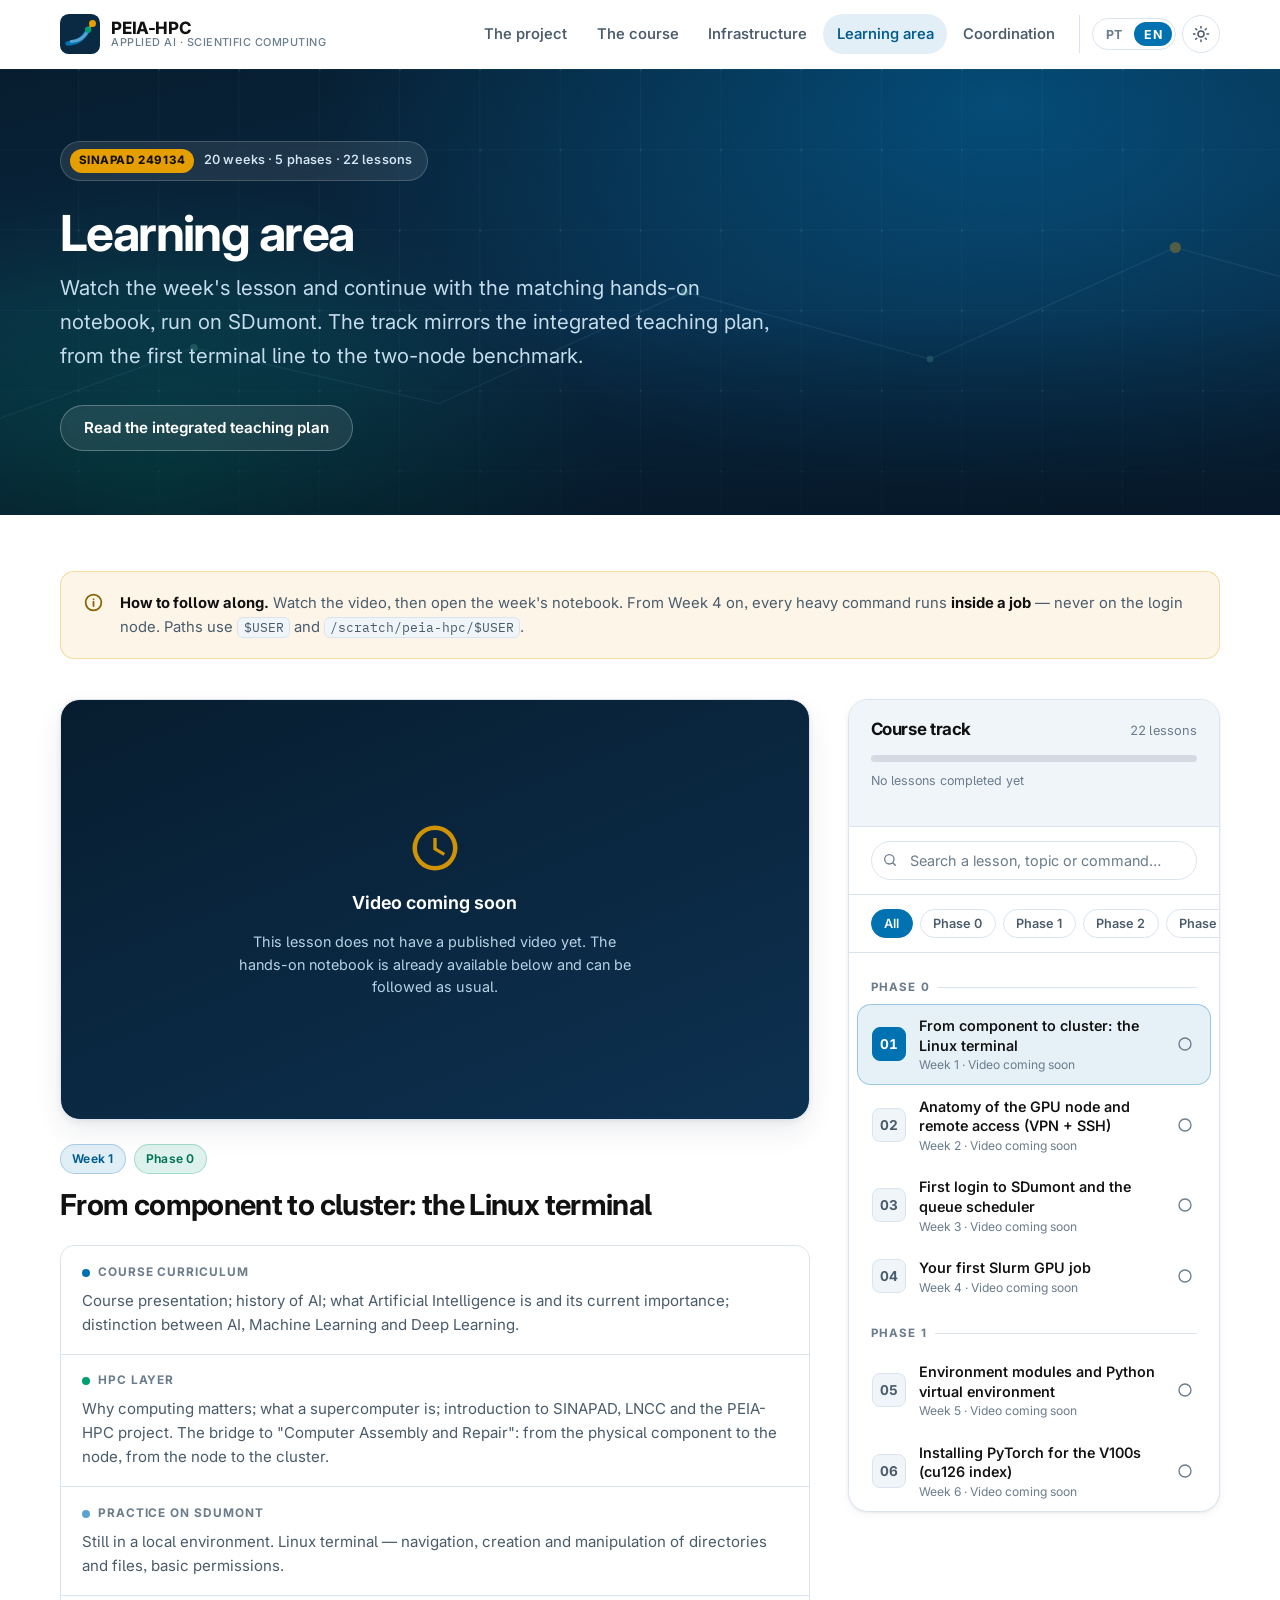
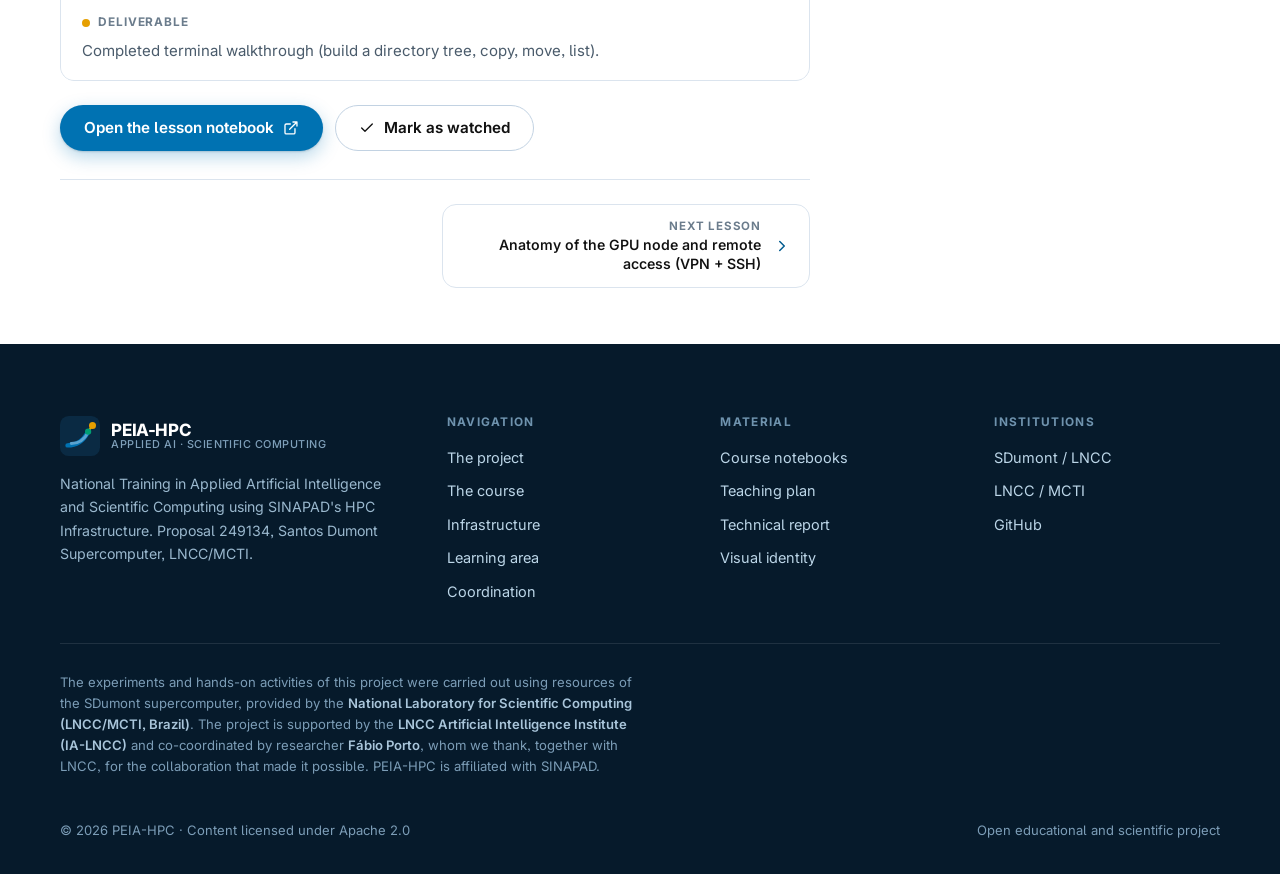
==== commit 029bfe7a: "Remove as referências à FAETEC Resende Retira toda menção à instituição e à unidade do site, substit" ====
--- a/ensino.html
+++ b/ensino.html
@@ -63,7 +63,7 @@
       <a class="nav__link" href="index.html#curso" data-i18n="nav.curso">O curso</a>
       <a class="nav__link" href="index.html#infraestrutura" data-i18n="nav.infra">Infraestrutura</a>
       <a class="nav__link" href="ensino.html" aria-current="page" data-i18n="nav.ensino">Área de ensino</a>
-      <a class="nav__link" href="index.html#professor" data-i18n="nav.professor">Professor</a>
+      <a class="nav__link" href="index.html#professor" data-i18n="nav.professor">Coordenação</a>
 
       <div class="ferramentas">
         <div class="seletor-idioma" role="group" data-i18n-aria-label="nav.idioma" aria-label="Idioma">
@@ -212,7 +212,7 @@
           <li><a href="index.html#curso" data-i18n="nav.curso">O curso</a></li>
           <li><a href="index.html#infraestrutura" data-i18n="nav.infra">Infraestrutura</a></li>
           <li><a href="ensino.html" data-i18n="nav.ensino">Área de ensino</a></li>
-          <li><a href="https://brunoleomenezes.github.io/" target="_blank" rel="noopener noreferrer" data-i18n="nav.professor">Professor</a></li>
+          <li><a href="https://brunoleomenezes.github.io/" target="_blank" rel="noopener noreferrer" data-i18n="nav.professor">Coordenação</a></li>
         </ul>
       </div>
 
@@ -231,7 +231,6 @@
         <ul>
           <li><a href="https://sdumont.lncc.br" target="_blank" rel="noopener noreferrer">SDumont / LNCC</a></li>
           <li><a href="https://www.lncc.br" target="_blank" rel="noopener noreferrer">LNCC / MCTI</a></li>
-          <li><a href="https://www.faetec.rj.gov.br" target="_blank" rel="noopener noreferrer">FAETEC</a></li>
           <li><a href="https://github.com/brunoleomenezes/peia-hpc" target="_blank" rel="noopener noreferrer">GitHub</a></li>
         </ul>
       </div>
--- a/assets/css/estilo.css
+++ b/assets/css/estilo.css
@@ -1186,98 +1186,128 @@
 }
 
 /* --------------------------------------------------------------------------
-   11. Professor
+   11. Coordenação
    -------------------------------------------------------------------------- */
 
-.professor {
+.coordenacao {
   display: grid;
-  grid-template-columns: auto minmax(0, 1fr);
-  gap: clamp(1.5rem, 4vw, 2.75rem);
-  align-items: center;
+  grid-template-columns: repeat(auto-fit, minmax(min(100%, 340px), 1fr));
+  gap: var(--gap);
+  align-items: stretch;
+}
+
+.coordenador {
+  display: flex;
+  flex-direction: column;
   background:
-    radial-gradient(560px 320px at 88% 12%, rgba(230, 159, 0, 0.1), transparent 62%),
+    radial-gradient(460px 260px at 92% 8%, rgba(0, 114, 178, 0.08), transparent 64%),
     var(--superficie);
   border: 1px solid var(--borda);
   border-radius: var(--r-xl);
-  padding: clamp(1.75rem, 4vw, 3rem);
+  padding: clamp(1.5rem, 3vw, 2.1rem);
   box-shadow: var(--sombra-2);
-}
-
-@media (max-width: 720px) {
-  .professor {
-    grid-template-columns: 1fr;
-    text-align: center;
-    justify-items: center;
-  }
-}
-
-.professor__retrato {
+  transition: transform var(--transicao), box-shadow var(--transicao);
+}
+
+.coordenador:hover {
+  transform: translateY(-3px);
+  box-shadow: var(--sombra-3);
+}
+
+.coordenador--lncc {
+  background:
+    radial-gradient(460px 260px at 92% 8%, rgba(0, 158, 115, 0.1), transparent 64%),
+    var(--superficie);
+}
+
+.coordenador__topo {
+  display: grid;
+  grid-template-columns: auto minmax(0, 1fr);
+  align-items: center;
+  gap: 1.1rem;
+  margin-bottom: 1.25rem;
+}
+
+.coordenador__retrato {
   position: relative;
-  width: clamp(120px, 20vw, 158px);
+  width: 72px;
   aspect-ratio: 1;
   border-radius: var(--r-full);
   display: grid;
   place-items: center;
   background: linear-gradient(150deg, #0a2a44, #0072b2 62%, #009e73);
   color: #fff;
-  font-size: clamp(2.4rem, 5vw, 3.2rem);
+  font-size: 1.55rem;
   font-weight: 700;
   letter-spacing: -0.04em;
-  box-shadow: 0 12px 34px rgba(0, 114, 178, 0.3);
+  box-shadow: 0 8px 24px rgba(0, 114, 178, 0.28);
   flex-shrink: 0;
 }
 
-.professor__retrato::after {
+.coordenador--lncc .coordenador__retrato {
+  background: linear-gradient(150deg, #0a2a44, #009e73 62%, #66c2a9);
+  box-shadow: 0 8px 24px rgba(0, 158, 115, 0.28);
+}
+
+.coordenador__retrato::after {
   /* Nó âmbar orbitando: o acento assimétrico da identidade */
   content: "";
   position: absolute;
-  right: 4%;
-  top: 8%;
-  width: 22%;
+  right: 2%;
+  top: 4%;
+  width: 24%;
   aspect-ratio: 1;
   border-radius: var(--r-full);
   background: var(--ambar);
   border: 3px solid var(--superficie);
 }
 
-.professor__papel {
-  font-size: 0.78rem;
-  font-weight: 680;
-  letter-spacing: 0.11em;
+.coordenador__papel {
+  font-size: 0.715rem;
+  font-weight: 700;
+  letter-spacing: 0.09em;
   text-transform: uppercase;
   color: var(--teal-texto);
-  margin-bottom: 0.5rem;
-}
-
-.professor__nome {
-  font-size: clamp(1.4rem, 1.15rem + 1.1vw, 1.85rem);
-  margin-bottom: 0.5rem;
-}
-
-.professor__bio {
+  margin-bottom: 0.3rem;
+}
+
+.coordenador__nome {
+  font-size: clamp(1.2rem, 1.08rem + 0.5vw, 1.42rem);
+  margin-bottom: 0;
+}
+
+.coordenador__bio {
   color: var(--texto-2);
-  max-width: 56ch;
-  margin-bottom: 1.4rem;
-  font-size: 0.975rem;
-}
-
-.professor__ids {
+  font-size: 0.955rem;
+  margin-bottom: 1.15rem;
+}
+
+.coordenador__ids {
   display: flex;
   flex-wrap: wrap;
-  gap: 0.5rem 1.25rem;
-  margin-bottom: 1.6rem;
-  font-size: 0.86rem;
+  gap: 0.4rem 1.15rem;
+  margin: 0 0 1.4rem;
+  font-size: 0.845rem;
   color: var(--texto-3);
 }
 
-.professor__ids a {
+.coordenador__ids--linha {
+  display: block;
+  line-height: 1.55;
+}
+
+.coordenador__ids a {
   font-weight: 560;
 }
 
-@media (max-width: 720px) {
-  .professor__ids,
-  .grupo-botoes {
-    justify-content: center;
+.coordenador .grupo-botoes {
+  margin-top: auto;
+}
+
+@media (max-width: 480px) {
+  .coordenador__topo {
+    grid-template-columns: 1fr;
+    gap: 0.85rem;
   }
 }
 
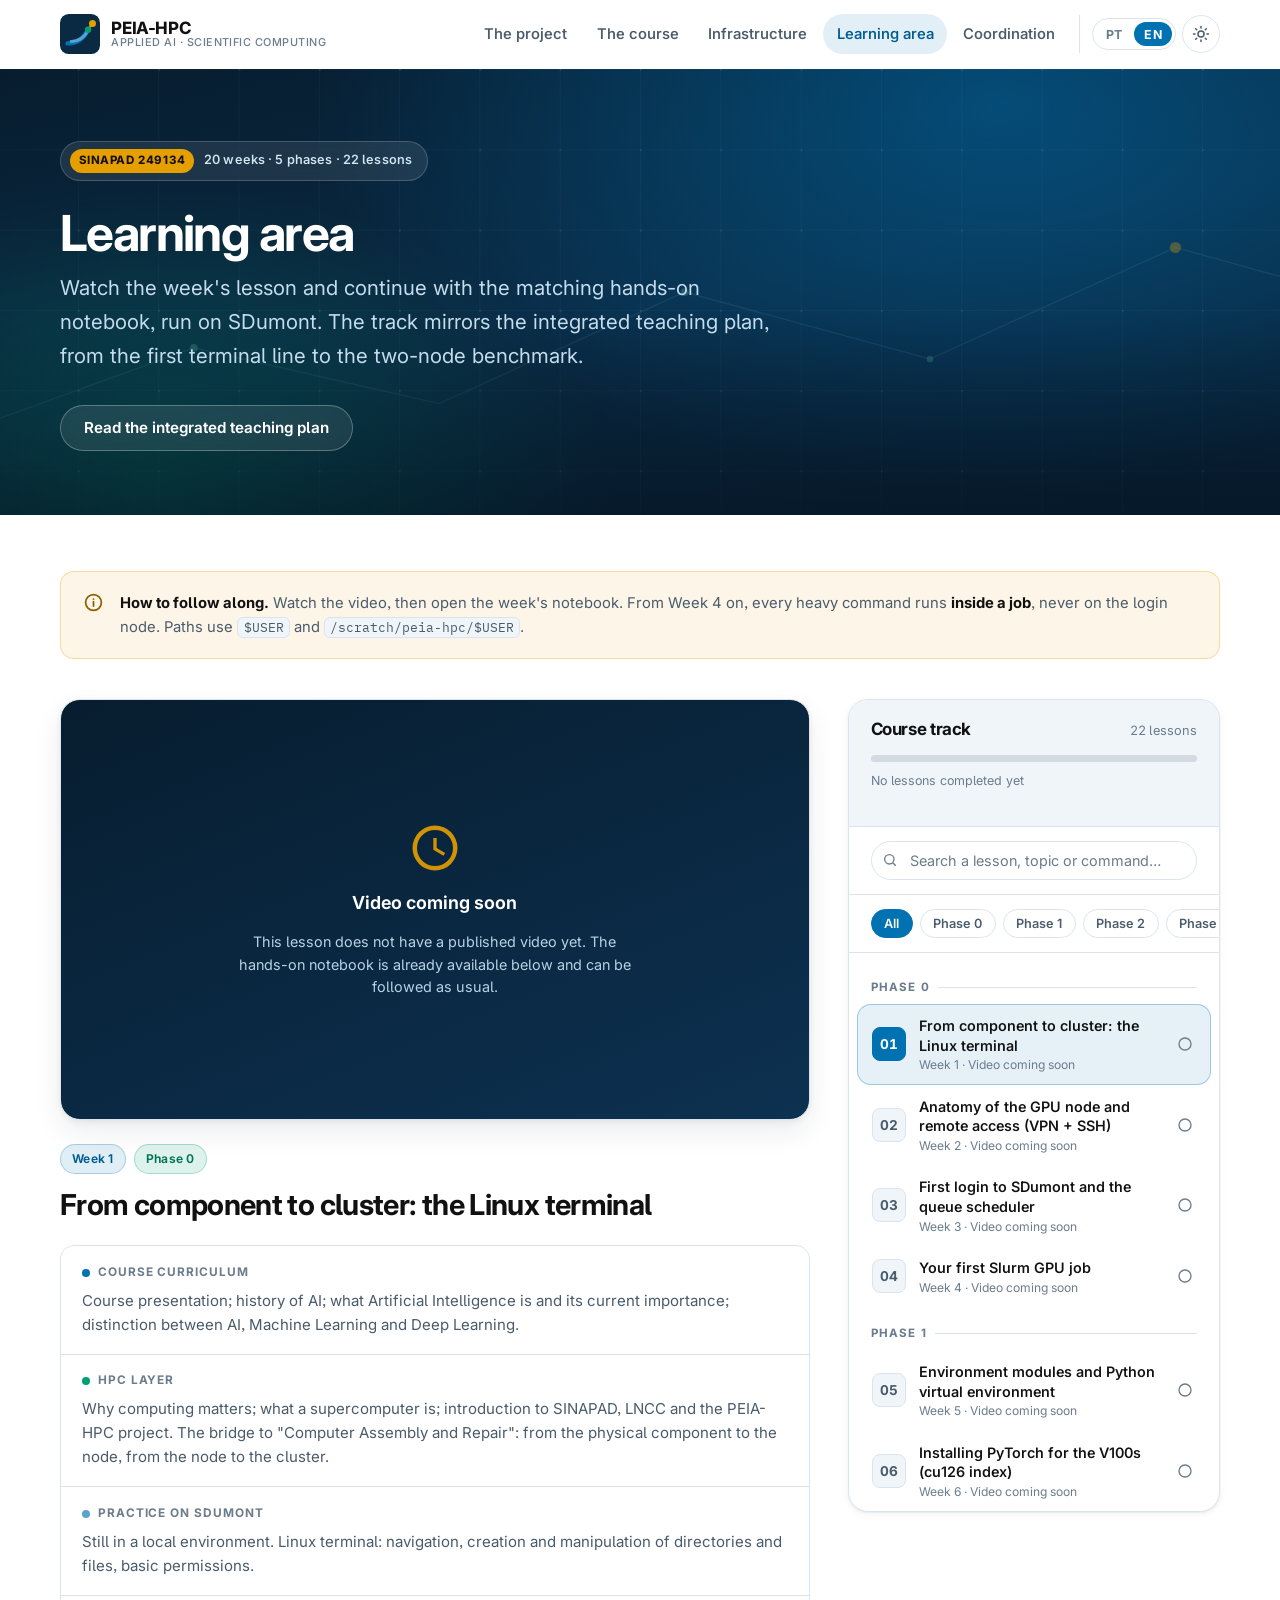
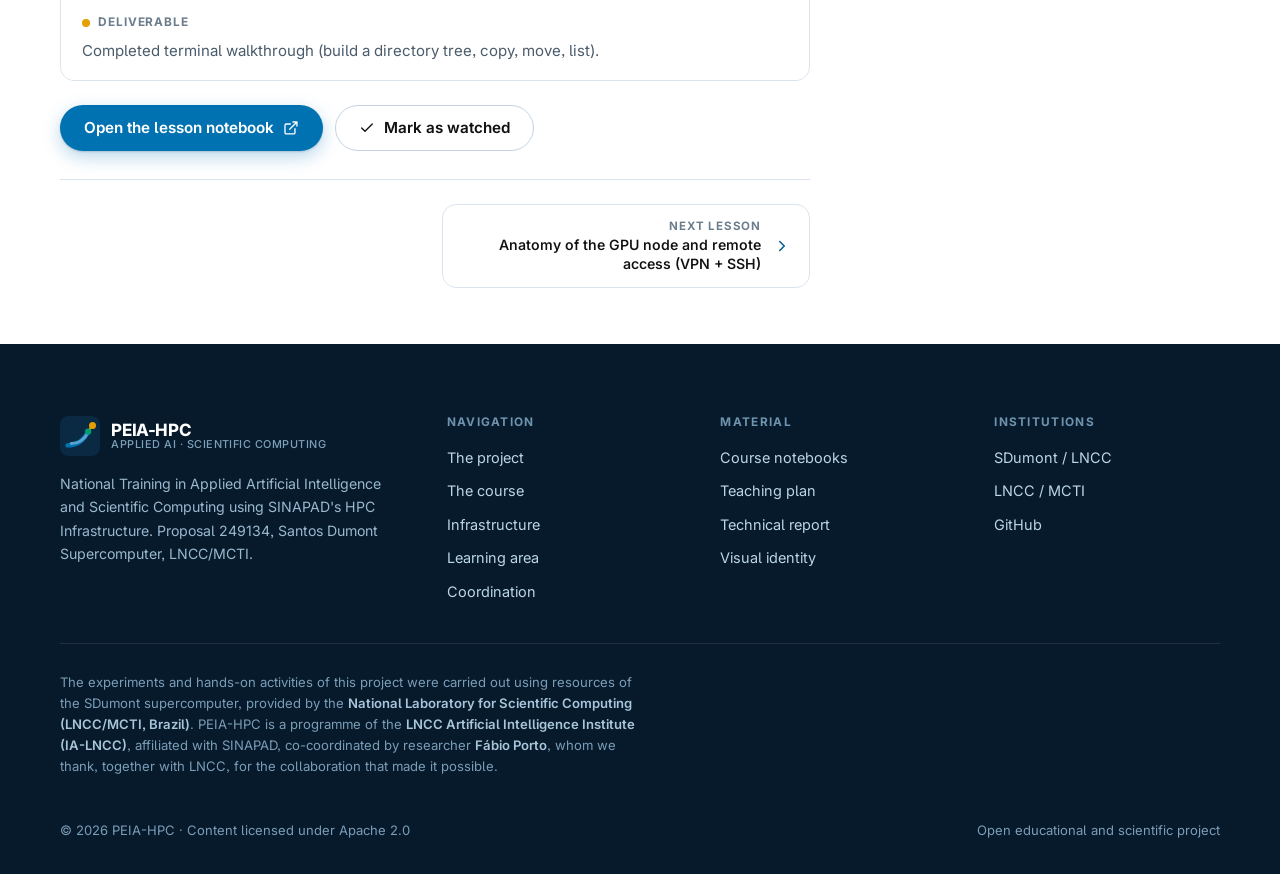
==== commit 8a1cf5cd: "Remove os travessoes do texto Reescreve as frases que usavam travessao, trocando por dois-pontos, vi" ====
--- a/ensino.html
+++ b/ensino.html
@@ -3,7 +3,7 @@
 <head>
 <meta charset="utf-8">
 <meta name="viewport" content="width=device-width, initial-scale=1">
-<title>Área de ensino — PEIA-HPC</title>
+<title>Área de ensino · PEIA-HPC</title>
 <meta name="description" data-i18n-content="meta.desc.ensino" content="Aulas em vídeo do curso de Inteligência Artificial Aplicada do PEIA-HPC: 20 semanas em cinco fases, com notebooks práticos executados no supercomputador SDumont.">
 <meta name="author" content="Bruno Leonardo Santos Menezes">
 <meta name="theme-color" content="#071d2f">
@@ -14,7 +14,7 @@
 
 <meta property="og:type" content="website">
 <meta property="og:site_name" content="PEIA-HPC">
-<meta property="og:title" content="Área de ensino — PEIA-HPC">
+<meta property="og:title" content="Área de ensino · PEIA-HPC">
 <meta property="og:description" content="20 semanas em cinco fases, com aula em vídeo e notebook prático executado no supercomputador Santos Dumont.">
 <meta property="og:url" content="https://peiahpc.github.io/ensino.html">
 <meta property="og:image" content="https://peiahpc.github.io/assets/img/peia-hpc-logo.svg">
--- a/assets/css/estilo.css
+++ b/assets/css/estilo.css
@@ -1,8 +1,8 @@
 /* ==========================================================================
-   PEIA-HPC — folha de estilo do site
+   PEIA-HPC · folha de estilo do site
    Sistema visual derivado de identidade-visual/README.md do repositório peia-hpc:
    · Paleta Okabe-Ito (color-blind-safe): azul #0072B2, verde-azulado #009E73,
-     âmbar #E69F00 — contraste WCAG 2.1 (SC 1.4.3 texto, SC 1.4.11 gráficos).
+     âmbar #E69F00: contraste WCAG 2.1 (SC 1.4.3 texto, SC 1.4.11 gráficos).
    · Curvatura predominante (Bar & Neta, 2006) → raios generosos, sem cantos vivos.
    · Simetria dominante + um único ponto de assimetria por seção (o acento âmbar)
      (Bajaj & Bond, 2018).
@@ -28,7 +28,7 @@
   --preto: #111111;
   --cinza: #555555;
 
-  /* Superfícies — tema claro */
+  /* Superfícies: tema claro */
   --bg: #ffffff;
   --bg-alt: #f5f8fb;
   --superficie: #ffffff;
@@ -47,12 +47,12 @@
   --sombra-2: 0 2px 6px rgba(16, 38, 58, 0.07), 0 12px 28px rgba(16, 38, 58, 0.08);
   --sombra-3: 0 8px 20px rgba(16, 38, 58, 0.1), 0 24px 56px rgba(16, 38, 58, 0.12);
 
-  /* Fundo escuro fixo (hero, rodapé) — constante nos dois temas */
+  /* Fundo escuro fixo (hero, rodapé): constante nos dois temas */
   --noite: #071d2f;
   --noite-2: #0c2a44;
   --noite-3: #12395c;
 
-  /* Geometria — curvatura predominante */
+  /* Geometria: curvatura predominante */
   --r-sm: 8px;
   --r-md: 14px;
   --r-lg: 20px;
@@ -74,7 +74,7 @@
   --transicao: 180ms cubic-bezier(0.4, 0, 0.2, 1);
 }
 
-/* Tema escuro — por preferência do sistema, salvo escolha explícita */
+/* Tema escuro: por preferência do sistema, salvo escolha explícita */
 @media (prefers-color-scheme: dark) {
   :root:not([data-tema="claro"]) {
     --bg: #08192a;
@@ -95,7 +95,7 @@
   }
 }
 
-/* Tema escuro — escolha explícita do usuário */
+/* Tema escuro: escolha explícita do usuário */
 :root[data-tema="escuro"] {
   --bg: #08192a;
   --bg-alt: #0b2135;
@@ -1312,7 +1312,7 @@
 }
 
 /* --------------------------------------------------------------------------
-   12. Área de ensino — player
+   12. Área de ensino: player
    -------------------------------------------------------------------------- */
 
 .ensino {
@@ -1542,7 +1542,7 @@
 }
 
 /* --------------------------------------------------------------------------
-   13. Área de ensino — lista de aulas
+   13. Área de ensino: lista de aulas
    -------------------------------------------------------------------------- */
 
 .trilha {
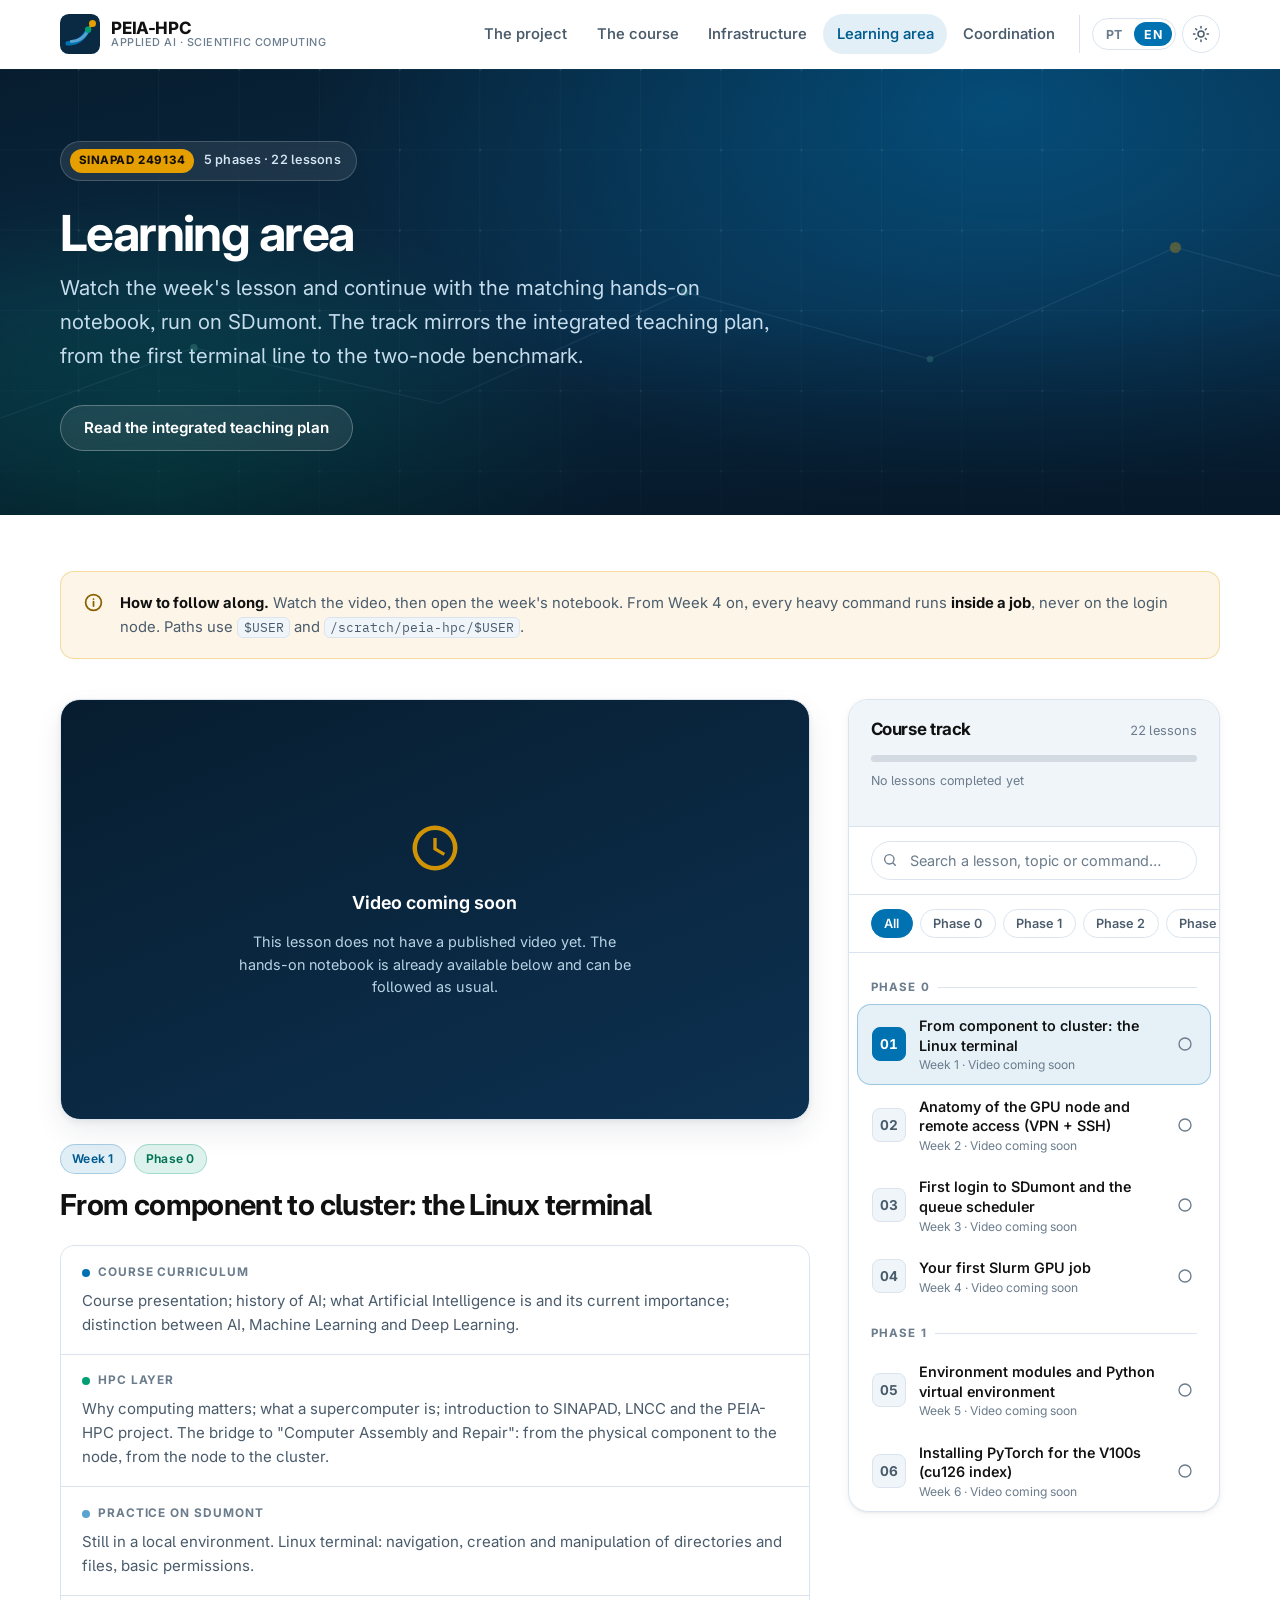
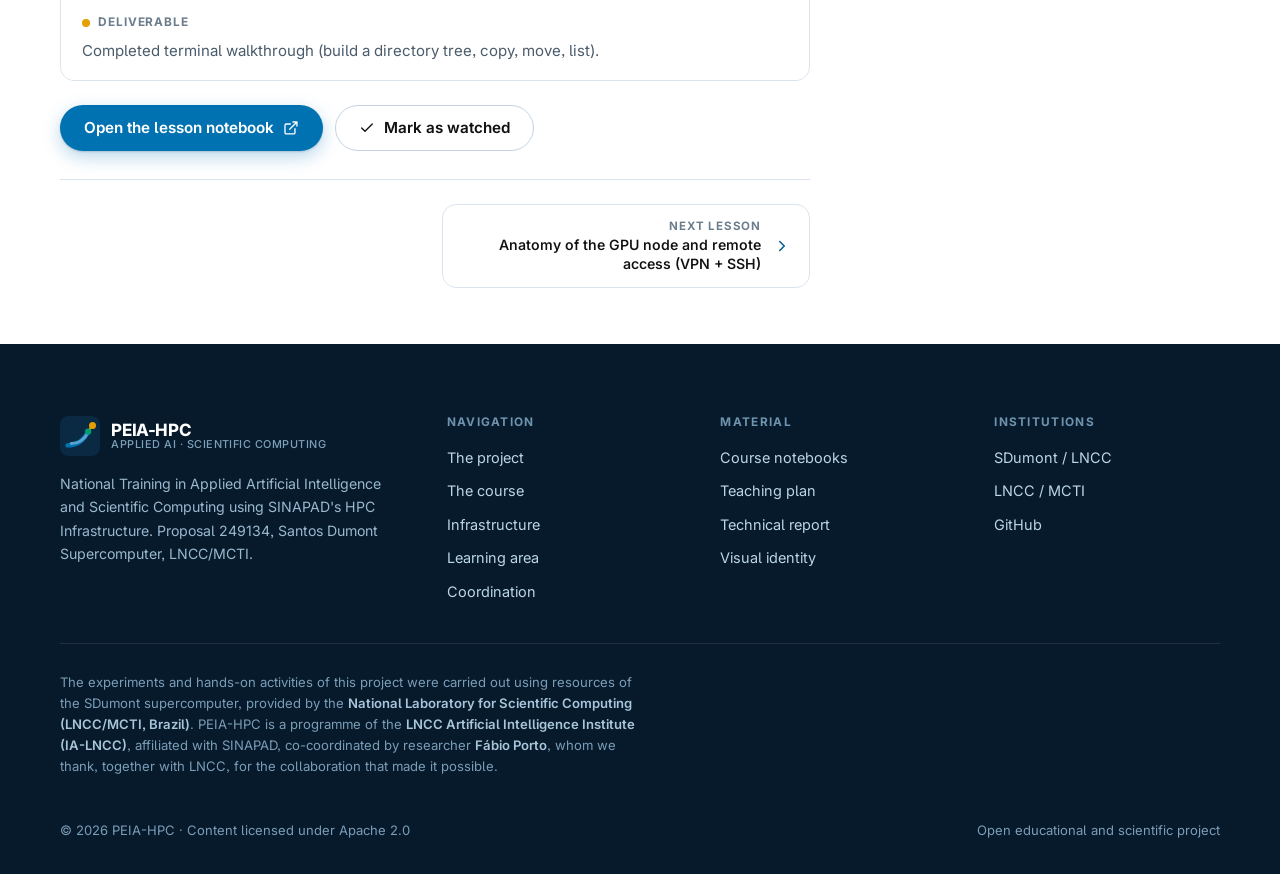
==== commit ce66c5ec: "Deixa apenas a carga horaria nos dados do curso Retira duracao, modalidade, vagas e pre-requisitos d" ====
--- a/ensino.html
+++ b/ensino.html
@@ -15,7 +15,7 @@
 <meta property="og:type" content="website">
 <meta property="og:site_name" content="PEIA-HPC">
 <meta property="og:title" content="Área de ensino · PEIA-HPC">
-<meta property="og:description" content="20 semanas em cinco fases, com aula em vídeo e notebook prático executado no supercomputador Santos Dumont.">
+<meta property="og:description" content="Cinco fases, com aula em vídeo e notebook prático executado no supercomputador Santos Dumont.">
 <meta property="og:url" content="https://peiahpc.github.io/ensino.html">
 <meta property="og:image" content="https://peiahpc.github.io/assets/img/peia-hpc-logo.svg">
 <meta name="twitter:card" content="summary_large_image">
@@ -107,7 +107,7 @@
   <div class="envoltorio">
     <p class="hero__selo">
       <strong data-i18n="hero.selo.marca">SINAPAD 249134</strong>
-      <span data-i18n="ens.hero.selo">20 semanas · 5 fases · 22 aulas</span>
+      <span data-i18n="ens.hero.selo">5 fases · 22 aulas</span>
     </p>
     <h1 class="hero__titulo" data-i18n="ens.hero.titulo">Área de ensino</h1>
     <p class="hero__subtitulo" data-i18n="ens.hero.sub">Assista à aula da semana e siga com o notebook prático correspondente, executado no SDumont. A trilha reproduz o plano de ensino integrado, da primeira linha de terminal ao benchmark em dois nós.</p>
--- a/assets/css/estilo.css
+++ b/assets/css/estilo.css
@@ -919,11 +919,11 @@
   font-variant-numeric: tabular-nums;
 }
 
-.indicador:nth-child(3) .indicador__valor {
+.indicador:nth-child(2) .indicador__valor {
   color: var(--teal-texto);
 }
 
-.indicador:nth-child(5) .indicador__valor {
+.indicador:nth-child(4) .indicador__valor {
   color: var(--ambar-texto);
 }
 
